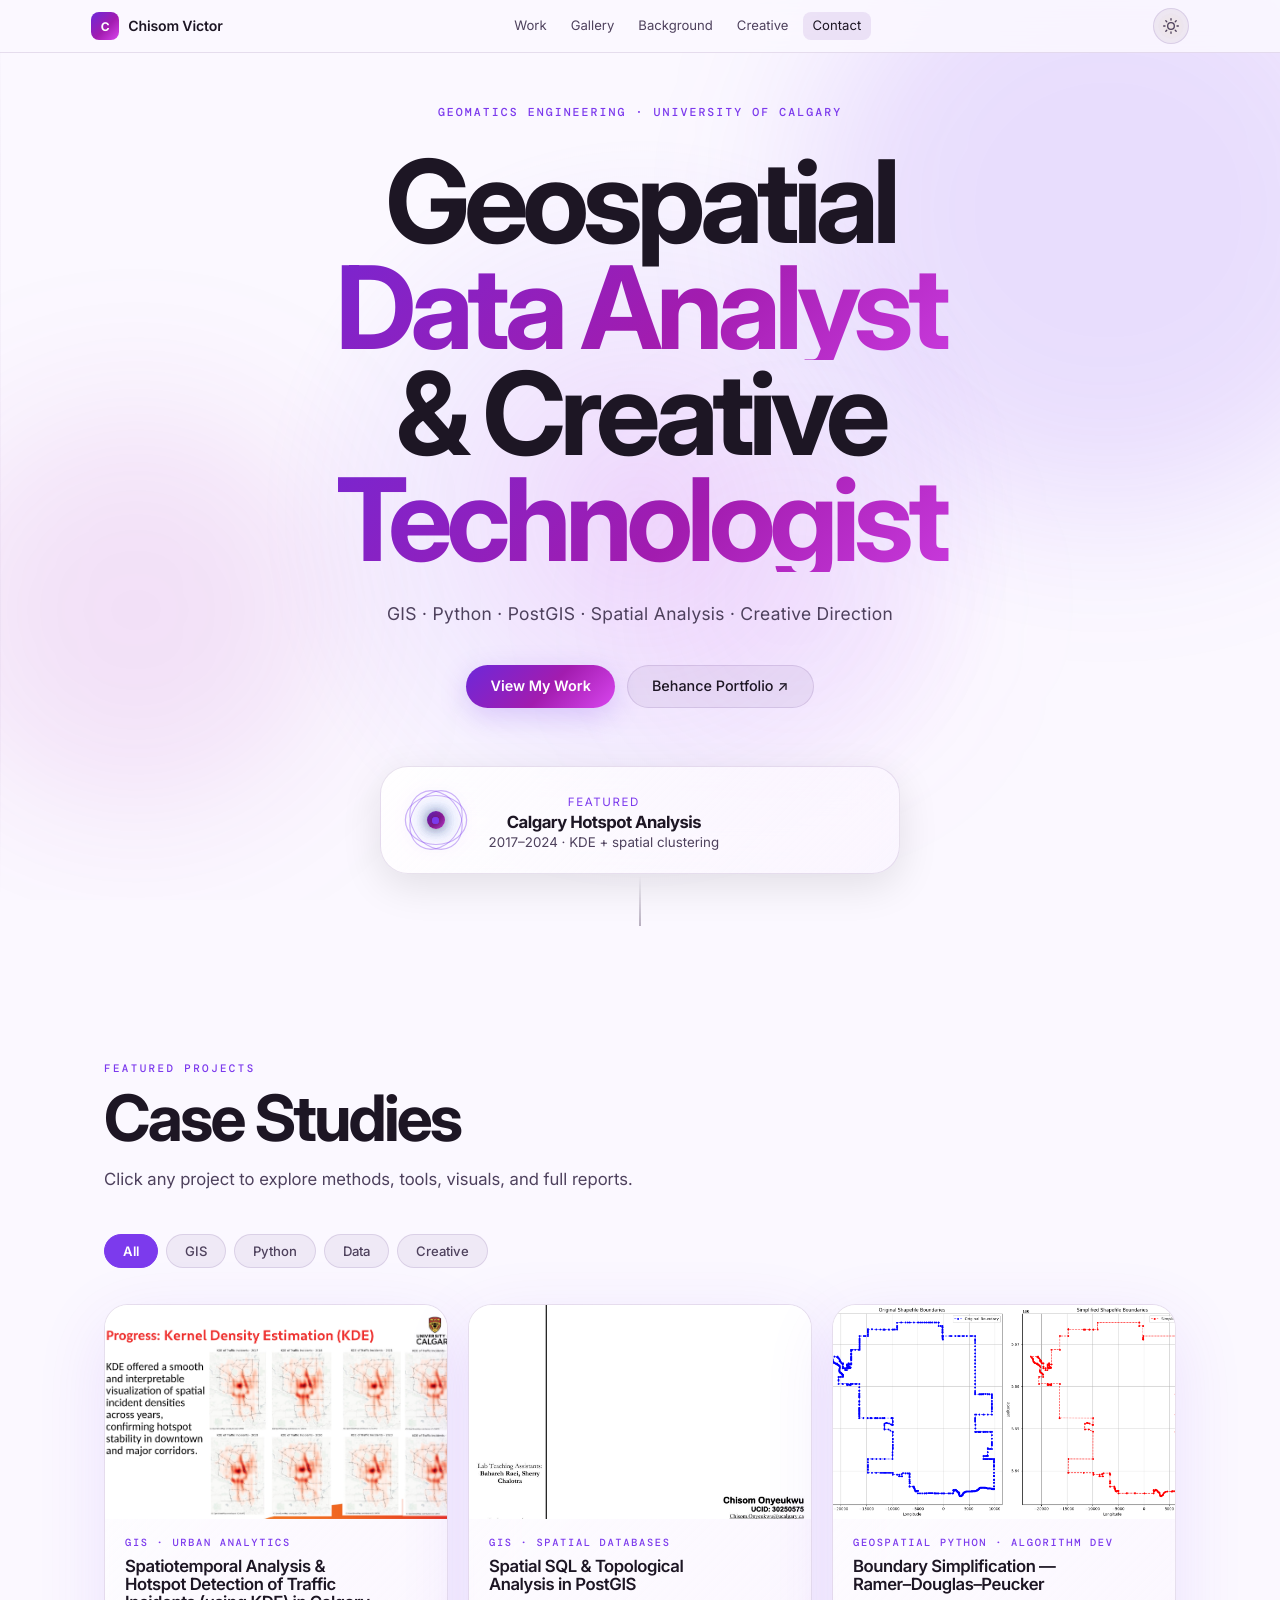
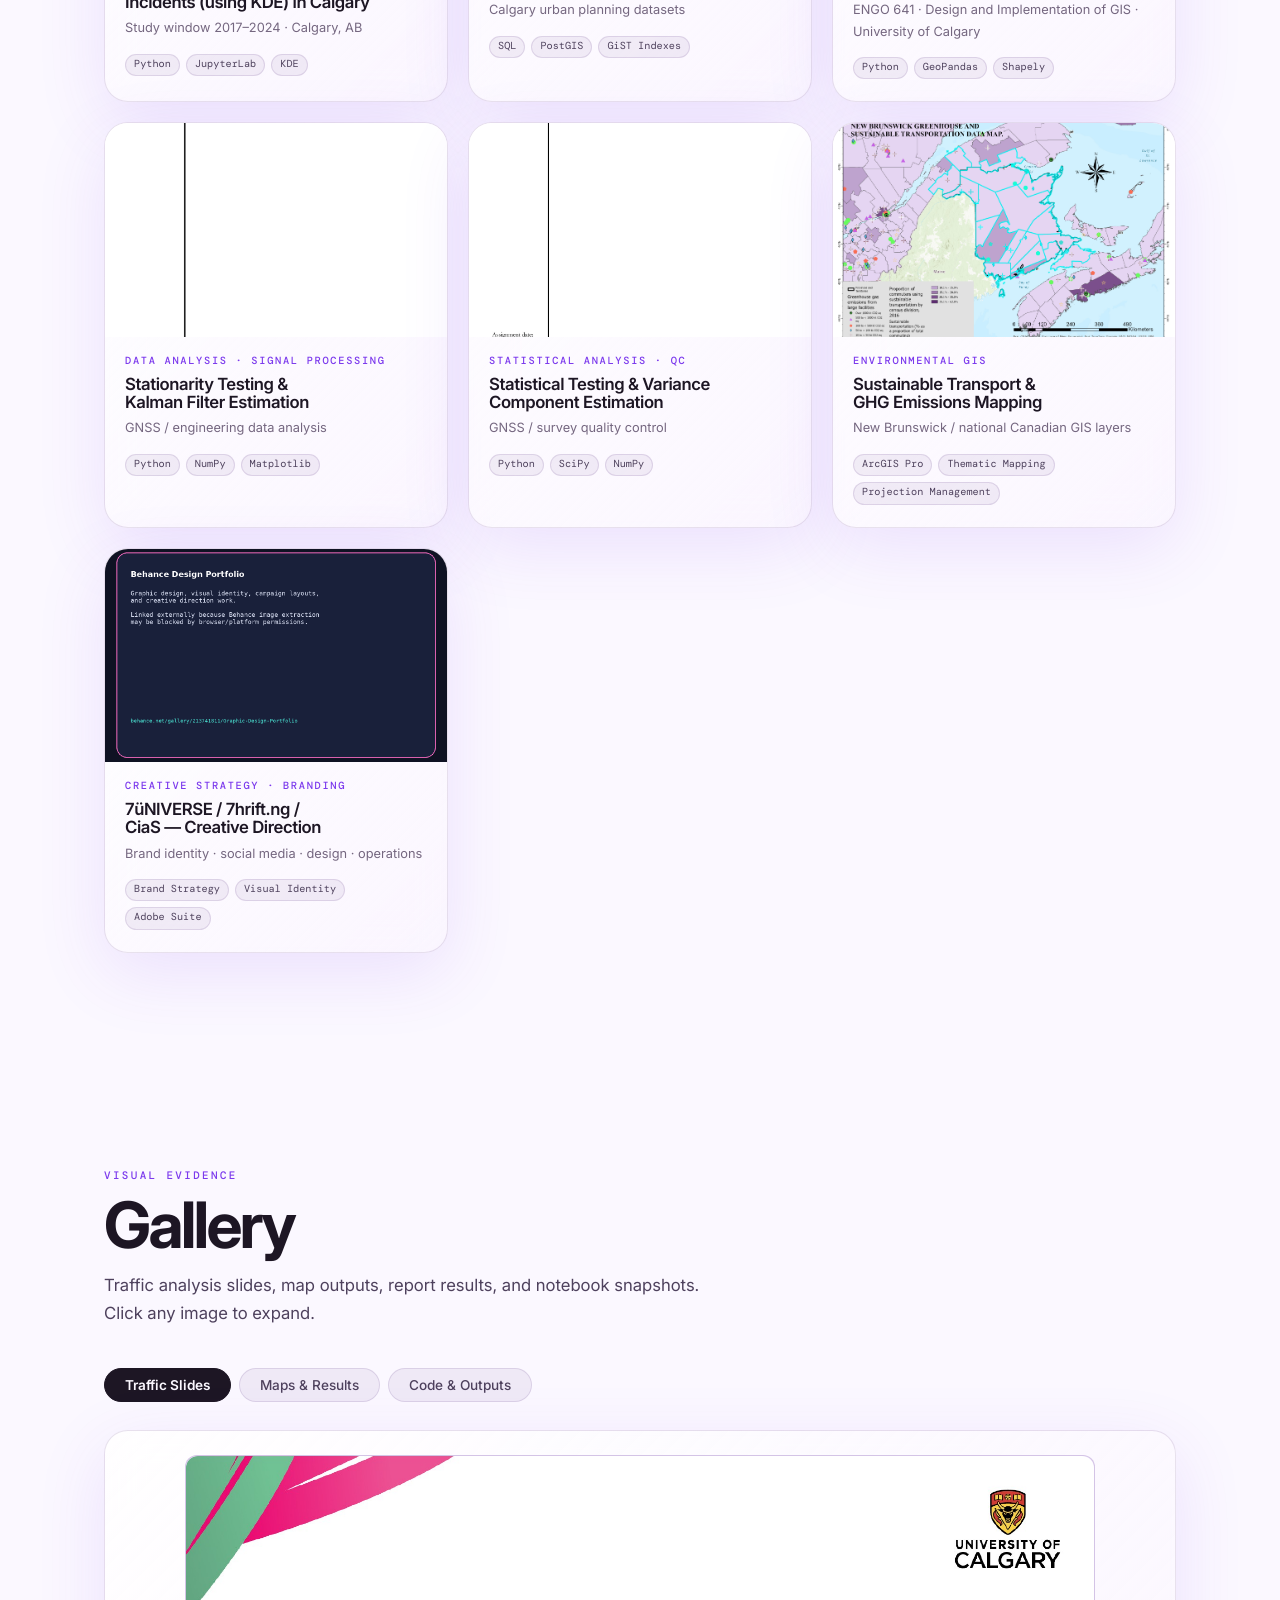
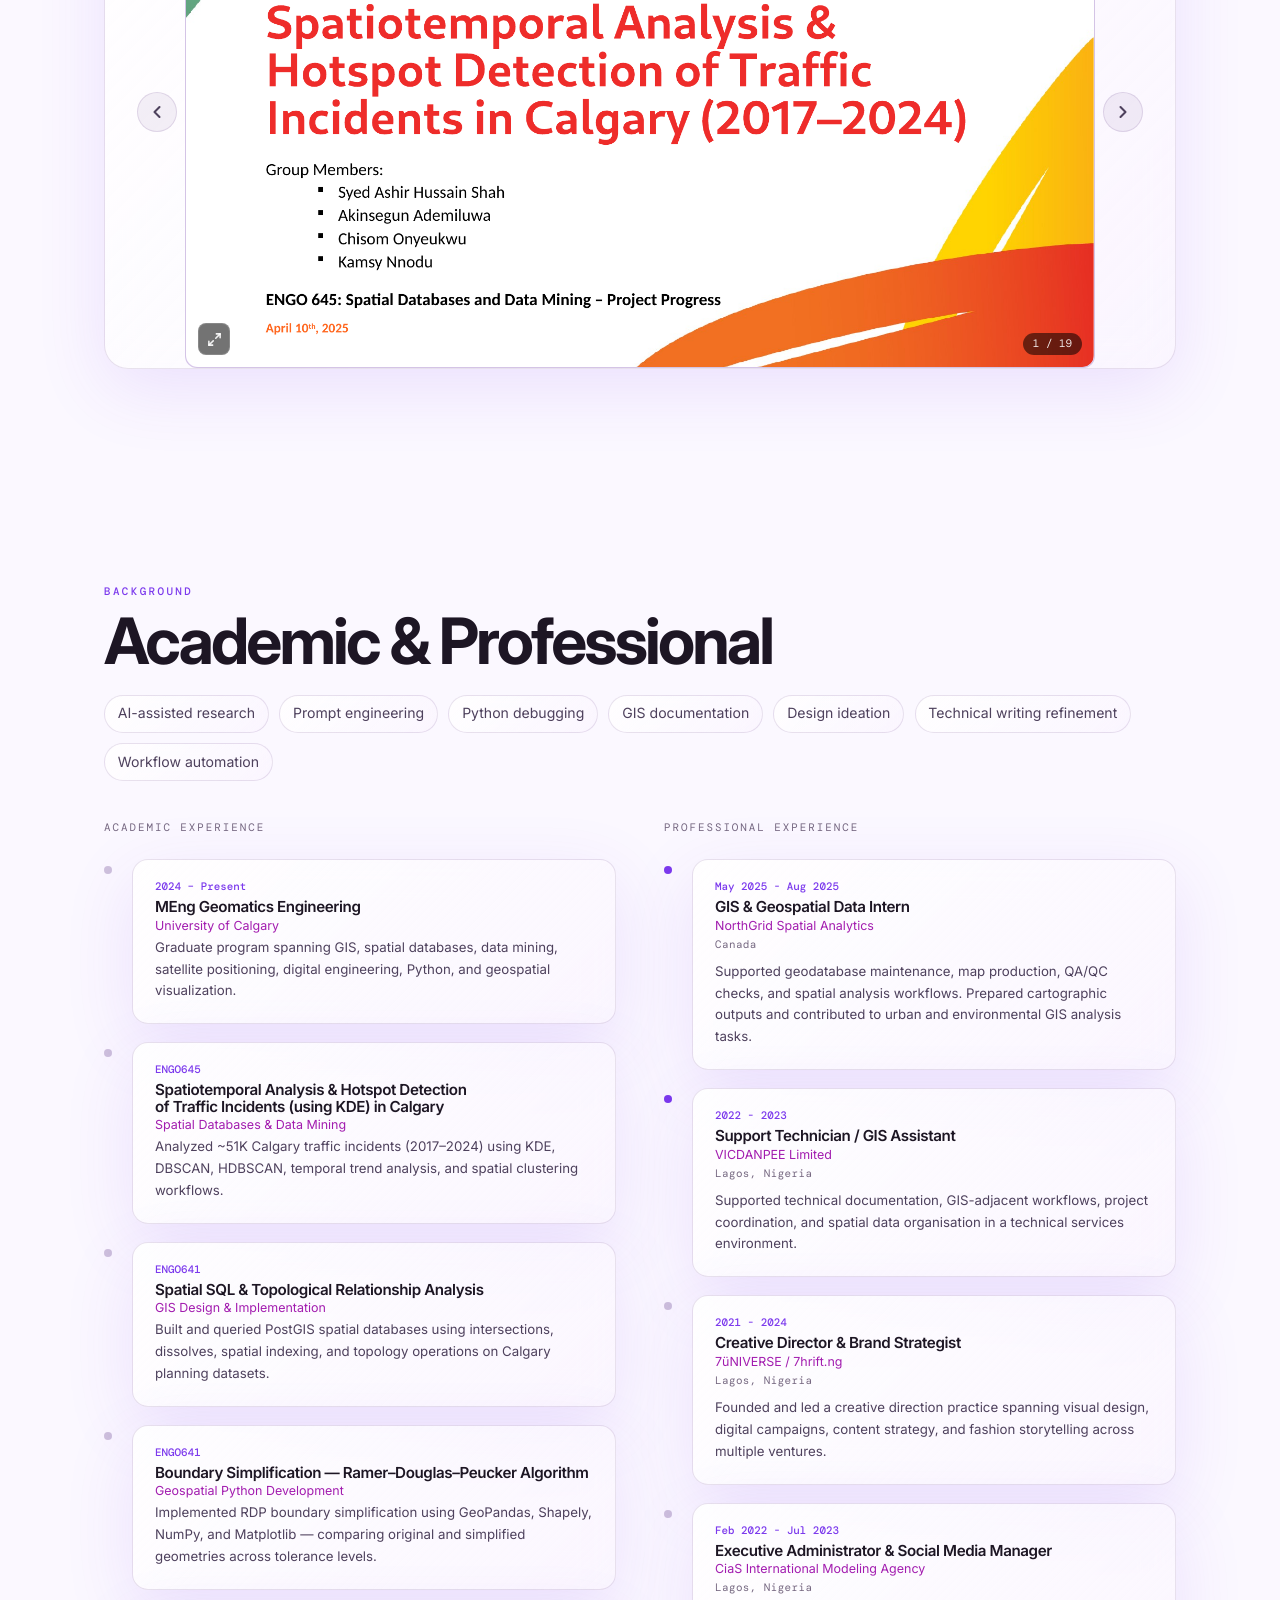
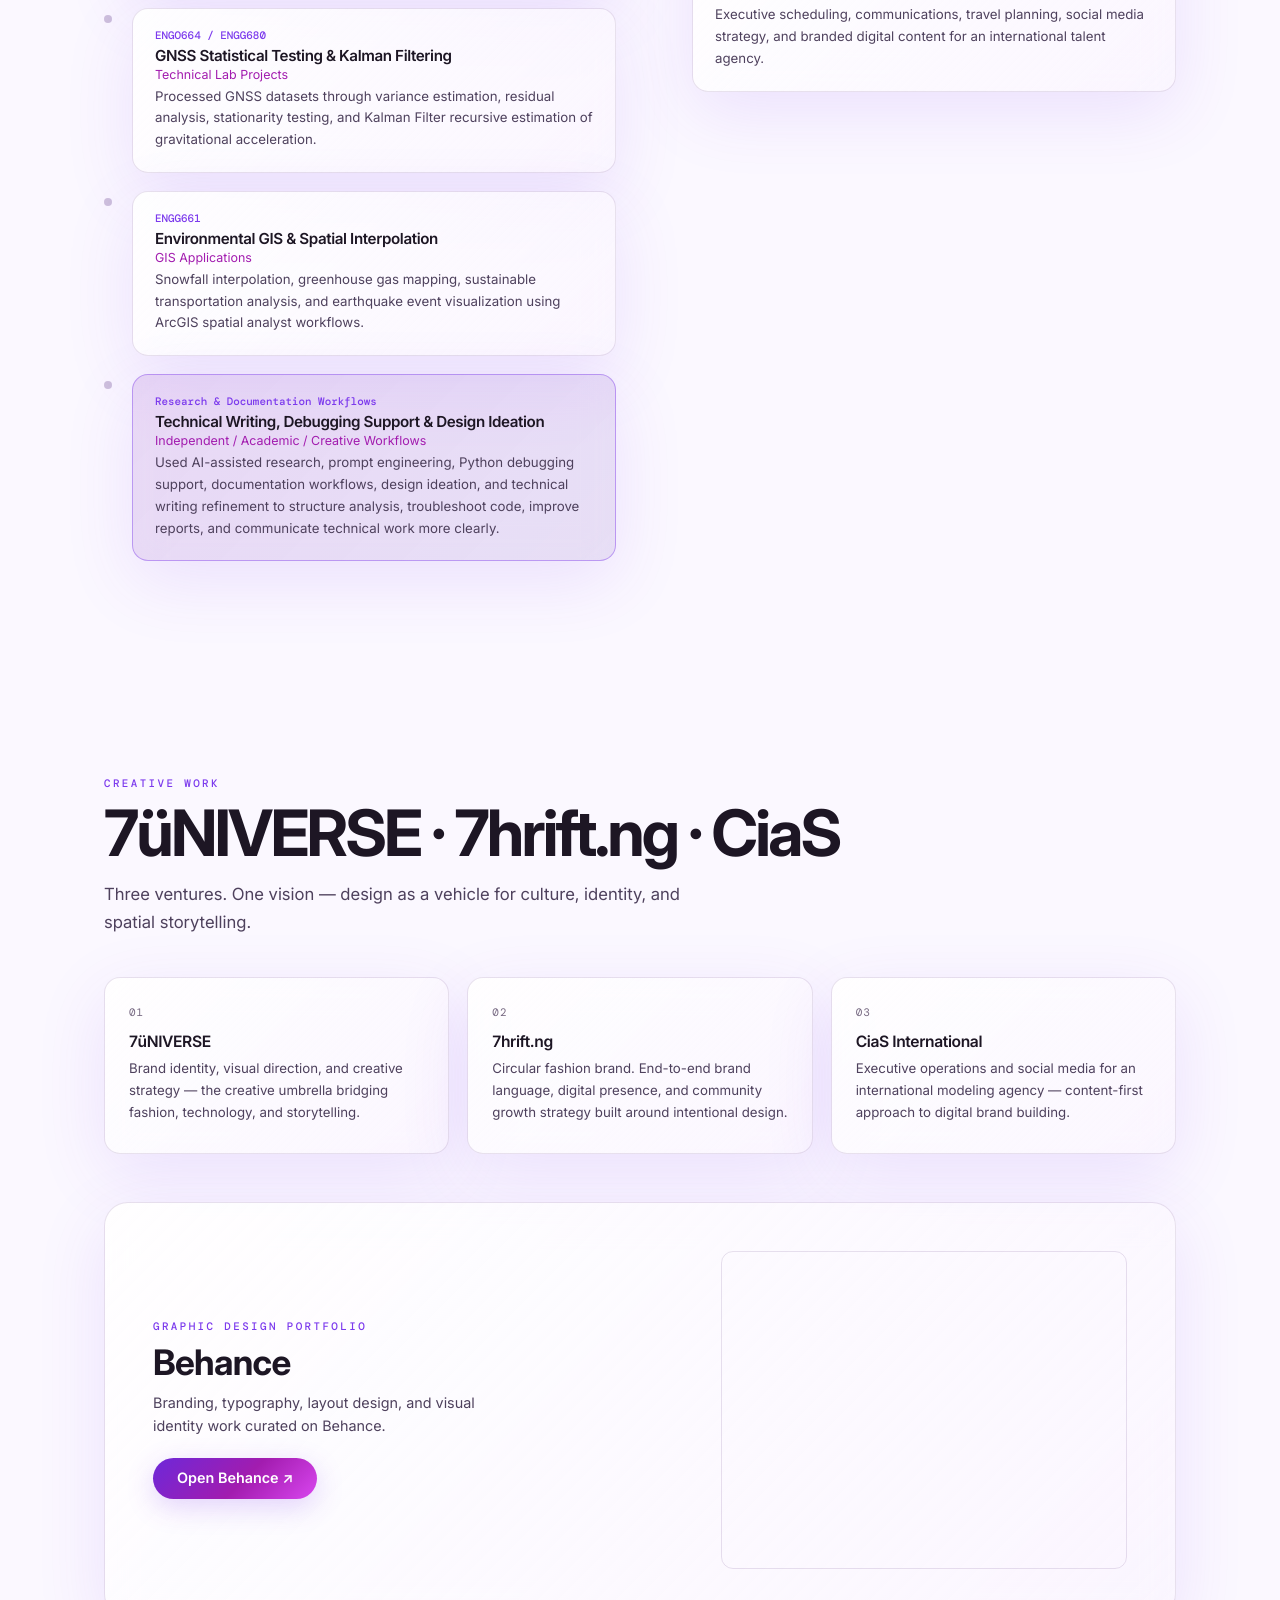
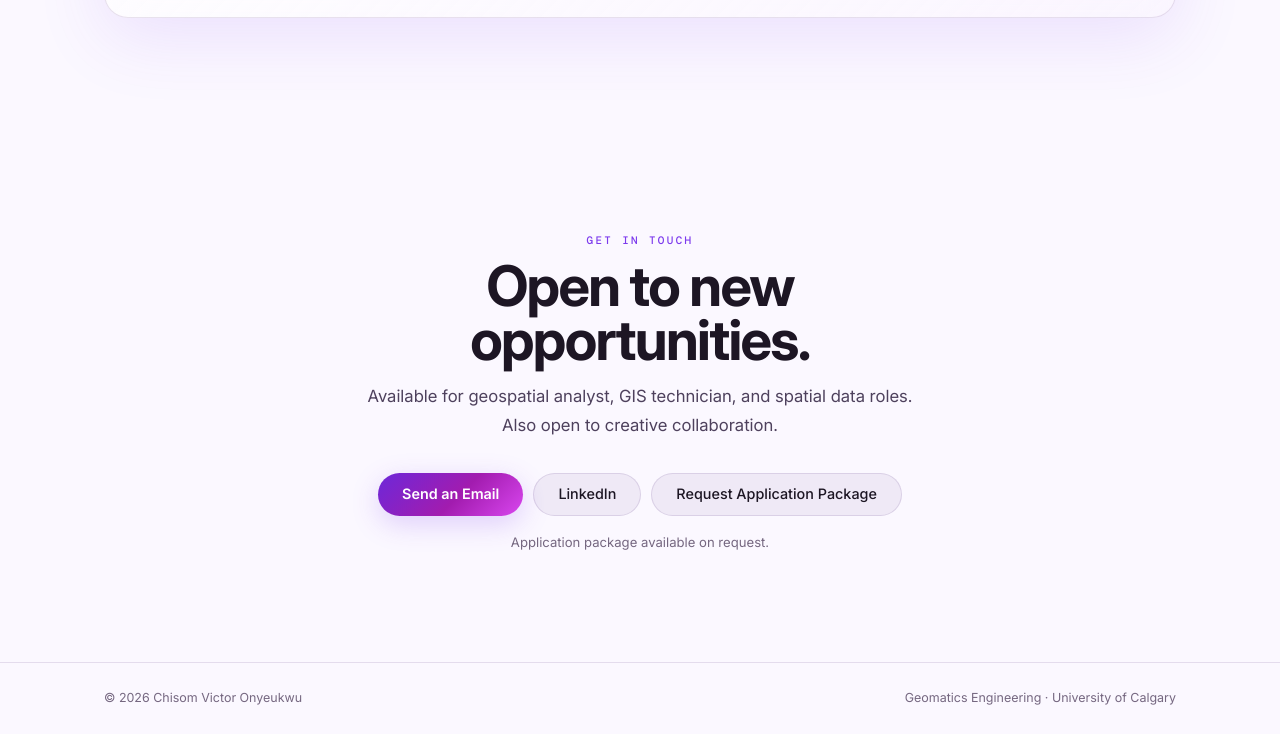
==== deploy_public/index.html @ 2af61adb "Update application package link in index.html" ====
<!doctype html>
<html lang="en" data-theme="dark">
<head>
  <meta charset="utf-8"/>
  <meta name="viewport" content="width=device-width, initial-scale=1, viewport-fit=cover"/>
  <meta name="color-scheme" content="dark light"/>
  <meta name="theme-color" content="#0d0714"/>
  <meta name="apple-mobile-web-app-capable" content="yes"/>
  <meta name="apple-mobile-web-app-title" content="Chisom Portfolio"/>
  <title>Chisom Victor Onyeukwu — Geospatial Data Analyst</title>
  <meta name="description" content="Portfolio of Chisom Victor Onyeukwu — Geospatial Data Analyst & Creative Technologist. GIS, Python, PostGIS, spatial databases, technical documentation, and creative technology."/>
  <link rel="preconnect" href="https://fonts.googleapis.com"/>
  <link rel="preconnect" href="https://fonts.gstatic.com" crossorigin/>
  <link href="https://fonts.googleapis.com/css2?family=Inter:wght@300;400;500;600;700&family=DM+Mono:wght@400;500&display=swap" rel="stylesheet"/>
  <link rel="stylesheet" href="styles.css"/>
</head>
<body>

<!-- ─── AMBIENT ─── -->
<div class="ambient" aria-hidden="true">
  <div class="orb orb-1"></div>
  <div class="orb orb-2"></div>
  <div class="orb orb-3"></div>
</div>

<!-- ─── NAV ─── -->
<header class="nav-bar" id="navBar">
  <div class="nav-inner">
    <a href="#" class="logo" aria-label="Home">
      <span class="logo-mark">C</span>
      <span class="logo-text">Chisom Victor</span>
    </a>

    <nav class="nav-links" id="navLinks" role="navigation">
      <a href="#work" class="nav-link">Work</a>
      <a href="#gallery" class="nav-link">Gallery</a>
      <a href="#background" class="nav-link">Background</a>
      <a href="#creative" class="nav-link">Creative</a>
      <a href="#contact" class="nav-link">Contact</a>
    </nav>

    <div class="nav-end">
      <button class="theme-btn" id="themeBtn" aria-label="Toggle theme">
        <svg class="icon-sun" width="16" height="16" viewBox="0 0 24 24" fill="none" stroke="currentColor" stroke-width="2" stroke-linecap="round" stroke-linejoin="round"><circle cx="12" cy="12" r="5"/><line x1="12" y1="1" x2="12" y2="3"/><line x1="12" y1="21" x2="12" y2="23"/><line x1="4.22" y1="4.22" x2="5.64" y2="5.64"/><line x1="18.36" y1="18.36" x2="19.78" y2="19.78"/><line x1="1" y1="12" x2="3" y2="12"/><line x1="21" y1="12" x2="23" y2="12"/><line x1="4.22" y1="19.78" x2="5.64" y2="18.36"/><line x1="18.36" y1="5.64" x2="19.78" y2="4.22"/></svg>
        <svg class="icon-moon" width="16" height="16" viewBox="0 0 24 24" fill="none" stroke="currentColor" stroke-width="2" stroke-linecap="round" stroke-linejoin="round"><path d="M21 12.79A9 9 0 1 1 11.21 3 7 7 0 0 0 21 12.79z"/></svg>
      </button>
      <button class="burger" id="burger" aria-label="Menu" aria-expanded="false">
        <span></span><span></span><span></span>
      </button>
    </div>
  </div>
</header>

<!-- ─── HERO ─── -->
<section class="hero" id="home">
  <div class="hero-inner">
    <div class="hero-tag reveal">Geomatics Engineering · University of Calgary</div>
    <h1 class="hero-h1 reveal">
      <span>Geospatial</span>
      <span class="accent">Data Analyst</span>
      <span>&amp; Creative</span>
      <span class="accent">Technologist</span>
    </h1>
    <p class="hero-sub reveal">GIS · Python · PostGIS · Spatial Analysis · Creative Direction</p>
    <div class="hero-cta reveal">
      <a href="#work" class="btn btn-primary">View My Work</a>
      <a href="https://www.behance.net/gallery/213741811/Graphic-Design-Portfolio" target="_blank" rel="noreferrer" class="btn btn-ghost">Behance Portfolio ↗</a>
    </div>
  </div>
  <div class="hero-scroll-hint" aria-hidden="true">
    <span></span>
  </div>

    <a class="featured-atom-card reveal" href="#work" aria-label="Featured Calgary hotspot analysis">
      <div class="atom" aria-hidden="true">
        <span class="nucleus"></span>
        <span class="ring ring-a"></span>
        <span class="ring ring-b"></span>
        <span class="ring ring-c"></span>
        <span class="electron e1"></span>
        <span class="electron e2"></span>
        <span class="electron e3"></span>
      </div>
      <div>
        <span class="atom-kicker">Featured</span>
        <strong>Calgary Hotspot Analysis</strong>
        <small>2017–2024 · KDE + spatial clustering</small>
      </div>
    </a>
</section>

<!-- ─── WORK ─── -->
<section class="section" id="work">
  <div class="container">
    <div class="section-label reveal">Featured projects</div>
    <h2 class="section-title reveal">Case Studies</h2>
    <p class="section-sub reveal">Click any project to explore methods, tools, visuals, and full reports.</p>

    <div class="filter-row reveal" role="group" aria-label="Filter projects">
      <button class="chip active" data-filter="all">All</button>
      <button class="chip" data-filter="gis">GIS</button>
      <button class="chip" data-filter="python">Python</button>
      <button class="chip" data-filter="data">Data</button>
      <button class="chip" data-filter="creative">Creative</button>
    </div>

    <div class="cards-grid" id="cardsGrid"></div>
  </div>
</section>

<!-- ─── GALLERY ─── -->
<section class="section" id="gallery">
  <div class="container">
    <div class="section-label reveal">Visual evidence</div>
    <h2 class="section-title reveal">Gallery</h2>
    <p class="section-sub reveal">Traffic analysis slides, map outputs, report results, and notebook snapshots. Click any image to expand.</p>

    <div class="gallery-tabs reveal" role="tablist">
      <button class="g-tab active" role="tab" aria-selected="true"  data-gallery="slides">Traffic Slides</button>
      <button class="g-tab"        role="tab" aria-selected="false" data-gallery="maps">Maps &amp; Results</button>
      <button class="g-tab"        role="tab" aria-selected="false" data-gallery="code">Code &amp; Outputs</button>
    </div>

    <div class="gallery-viewer reveal">
      <div class="viewer-main">
        <button class="viewer-arrow viewer-prev" id="viewPrev" aria-label="Previous">
          <svg width="20" height="20" viewBox="0 0 24 24" fill="none" stroke="currentColor" stroke-width="2.5" stroke-linecap="round" stroke-linejoin="round"><polyline points="15 18 9 12 15 6"/></svg>
        </button>
        <div class="viewer-stage" id="viewerStage">
          <img id="viewerImg" src="" alt="Gallery image" loading="lazy"/>
          <button class="viewer-zoom" id="viewerZoom" aria-label="Fullscreen">
            <svg width="15" height="15" viewBox="0 0 24 24" fill="none" stroke="currentColor" stroke-width="2.5" stroke-linecap="round" stroke-linejoin="round"><polyline points="15 3 21 3 21 9"/><polyline points="9 21 3 21 3 15"/><line x1="21" y1="3" x2="14" y2="10"/><line x1="3" y1="21" x2="10" y2="14"/></svg>
          </button>
          <div class="viewer-count" id="viewerCount"></div>
        </div>
        <button class="viewer-arrow viewer-next" id="viewNext" aria-label="Next">
          <svg width="20" height="20" viewBox="0 0 24 24" fill="none" stroke="currentColor" stroke-width="2.5" stroke-linecap="round" stroke-linejoin="round"><polyline points="9 18 15 12 9 6"/></svg>
        </button>
      </div>
      <div class="viewer-strip" id="viewerStrip"></div>
    </div>
  </div>
</section>

<!-- ─── BACKGROUND ─── -->
<section class="section" id="background">
  <div class="container">
    <div class="section-label reveal">Background</div>
    <h2 class="section-title reveal">Academic &amp; Professional</h2>
    <div class="ai-skill-cloud reveal">
      <span>AI-assisted research</span>
      <span>Prompt engineering</span>
      <span>Python debugging</span>
      <span>GIS documentation</span>
      <span>Design ideation</span>
      <span>Technical writing refinement</span>
      <span>Workflow automation</span>
    </div>


    <div class="bg-grid">

      <!-- ACADEMIC COLUMN -->
      <div class="bg-col reveal">
        <div class="bg-col-label">Academic Experience</div>
        <div class="tl">

          <div class="tl-item">
            <div class="tl-dot"></div>
            <div class="tl-body">
              <span class="tl-time">2024 – Present</span>
              <h4>MEng Geomatics Engineering</h4>
              <span class="tl-org">University of Calgary</span>
              <p>Graduate program spanning GIS, spatial databases, data mining, satellite positioning, digital engineering, Python, and geospatial visualization.</p>
            </div>
          </div>

          <div class="tl-item">
            <div class="tl-dot"></div>
            <div class="tl-body">
              <span class="tl-time">ENGO645</span>
              <h4>Spatiotemporal Analysis &amp; Hotspot Detection of Traffic Incidents (using KDE) in Calgary</h4>
              <span class="tl-org">Spatial Databases &amp; Data Mining</span>
              <p>Analyzed ~51K Calgary traffic incidents (2017–2024) using KDE, DBSCAN, HDBSCAN, temporal trend analysis, and spatial clustering workflows.</p>
            </div>
          </div>

          <div class="tl-item">
            <div class="tl-dot"></div>
            <div class="tl-body">
              <span class="tl-time">ENGO641</span>
              <h4>Spatial SQL &amp; Topological Relationship Analysis</h4>
              <span class="tl-org">GIS Design &amp; Implementation</span>
              <p>Built and queried PostGIS spatial databases using intersections, dissolves, spatial indexing, and topology operations on Calgary planning datasets.</p>
            </div>
          </div>

          <div class="tl-item">
            <div class="tl-dot"></div>
            <div class="tl-body">
              <span class="tl-time">ENGO641</span>
              <h4>Boundary Simplification — Ramer–Douglas–Peucker Algorithm</h4>
              <span class="tl-org">Geospatial Python Development</span>
              <p>Implemented RDP boundary simplification using GeoPandas, Shapely, NumPy, and Matplotlib — comparing original and simplified geometries across tolerance levels.</p>
            </div>
          </div>

          <div class="tl-item">
            <div class="tl-dot"></div>
            <div class="tl-body">
              <span class="tl-time">ENGO664 / ENGG680</span>
              <h4>GNSS Statistical Testing &amp; Kalman Filtering</h4>
              <span class="tl-org">Technical Lab Projects</span>
              <p>Processed GNSS datasets through variance estimation, residual analysis, stationarity testing, and Kalman Filter recursive estimation of gravitational acceleration.</p>
            </div>
          </div>

          <div class="tl-item">
            <div class="tl-dot"></div>
            <div class="tl-body">
              <span class="tl-time">ENGG661</span>
              <h4>Environmental GIS &amp; Spatial Interpolation</h4>
              <span class="tl-org">GIS Applications</span>
              <p>Snowfall interpolation, greenhouse gas mapping, sustainable transportation analysis, and earthquake event visualization using ArcGIS spatial analyst workflows.</p>
            </div>
          </div>

          <div class="tl-item ai-workflow">
            <div class="tl-dot"></div>
            <div class="tl-body">
              <span class="tl-time">Research &amp; Documentation Workflows</span>
              <h4>Technical Writing, Debugging Support &amp; Design Ideation</h4>
              <span class="tl-org">Independent / Academic / Creative Workflows</span>
              <p>Used AI-assisted research, prompt engineering, Python debugging support, documentation workflows, design ideation, and technical writing refinement to structure analysis, troubleshoot code, improve reports, and communicate technical work more clearly.</p>
            </div>
          </div>

        </div>
</div>

      <!-- PROFESSIONAL COLUMN -->
      <div class="bg-col reveal">
        <div class="bg-col-label">Professional Experience</div>
        <div class="tl">

          <div class="tl-item">
            <div class="tl-dot tl-dot-accent"></div>
            <div class="tl-body">
              <span class="tl-time">May 2025 - Aug 2025</span>
              <h4>GIS &amp; Geospatial Data Intern</h4>
              <span class="tl-org">NorthGrid Spatial Analytics</span>
              <span class="tl-location">Canada</span>
              <p>Supported geodatabase maintenance, map production, QA/QC checks, and spatial analysis workflows. Prepared cartographic outputs and contributed to urban and environmental GIS analysis tasks.</p>
            </div>
          </div>

          <div class="tl-item">
            <div class="tl-dot tl-dot-accent"></div>
            <div class="tl-body">
              <span class="tl-time">2022 - 2023</span>
              <h4>Support Technician / GIS Assistant</h4>
              <span class="tl-org">VICDANPEE Limited</span>
              <span class="tl-location">Lagos, Nigeria</span>
              <p>Supported technical documentation, GIS-adjacent workflows, project coordination, and spatial data organisation in a technical services environment.</p>
            </div>
          </div>

          <div class="tl-item">
            <div class="tl-dot"></div>
            <div class="tl-body">
              <span class="tl-time">2021 - 2024</span>
              <h4>Creative Director &amp; Brand Strategist</h4>
              <span class="tl-org">7üNIVERSE / 7hrift.ng</span>
              <span class="tl-location">Lagos, Nigeria</span>
              <p>Founded and led a creative direction practice spanning visual design, digital campaigns, content strategy, and fashion storytelling across multiple ventures.</p>
            </div>
          </div>

          <div class="tl-item">
            <div class="tl-dot"></div>
            <div class="tl-body">
              <span class="tl-time">Feb 2022 - Jul 2023</span>
              <h4>Executive Administrator &amp; Social Media Manager</h4>
              <span class="tl-org">CiaS International Modeling Agency</span>
              <span class="tl-location">Lagos, Nigeria</span>
              <p>Executive scheduling, communications, travel planning, social media strategy, and branded digital content for an international talent agency.</p>
            </div>
          </div>

        </div>
      </div>

    </div>
  </div>
</section>

<!-- ─── CREATIVE ─── -->
<section class="section" id="creative">
  <div class="container">
    <div class="section-label reveal">Creative work</div>
    <h2 class="section-title reveal">7üNIVERSE · 7hrift.ng · CiaS</h2>
    <p class="section-sub reveal">Three ventures. One vision — design as a vehicle for culture, identity, and spatial storytelling.</p>

    <div class="creative-row reveal">
      <div class="creative-card">
        <div class="cc-num">01</div>
        <h4>7üNIVERSE</h4>
        <p>Brand identity, visual direction, and creative strategy — the creative umbrella bridging fashion, technology, and storytelling.</p>
      </div>
      <div class="creative-card">
        <div class="cc-num">02</div>
        <h4>7hrift.ng</h4>
        <p>Circular fashion brand. End-to-end brand language, digital presence, and community growth strategy built around intentional design.</p>
      </div>
      <div class="creative-card">
        <div class="cc-num">03</div>
        <h4>CiaS International</h4>
        <p>Executive operations and social media for an international modeling agency — content-first approach to digital brand building.</p>
      </div>
    </div>

    <div class="behance-row reveal">
      <div class="behance-meta">
        <div class="section-label" style="margin-bottom:10px">Graphic Design Portfolio</div>
        <h3>Behance</h3>
        <p>Branding, typography, layout design, and visual identity work curated on Behance.</p>
        <a href="https://www.behance.net/gallery/213741811/Graphic-Design-Portfolio" target="_blank" rel="noreferrer" class="btn btn-primary" style="margin-top:20px">Open Behance ↗</a>
      </div>
      <div class="behance-embed">
        <iframe
          src="https://www.behance.net/embed/project/213741811?ilo0=1"
          height="316" width="404"
          allowfullscreen loading="lazy" frameborder="0"
          allow="clipboard-write"
          referrerpolicy="strict-origin-when-cross-origin"
          title="Chisom Behance Portfolio">
        </iframe>
      </div>
    </div>
  </div>
</section>

<!-- ─── CONTACT ─── -->
<section class="section contact-section" id="contact">
  <div class="container">
    <div class="contact-inner reveal">
      <div class="section-label">Get in touch</div>
      <h2>Open to new opportunities.</h2>
      <p>Available for geospatial analyst, GIS technician, and spatial data roles. Also open to creative collaboration.</p>
      <div class="contact-actions">
        <a href="mailto:victoronyeukwu@gmail.com" class="btn btn-primary">Send an Email</a>
        <a href="https://www.linkedin.com/in/chisom-onyeukwu/" target="_blank" rel="noreferrer" class="btn btn-ghost">LinkedIn</a>
        <a href="application-package/?packet=stantec" class="btn btn-ghost">Request Application Package</a>
      </div>
      <p class="materials-note">Application package available on request.</p>
    </div>
  </div>
</section>

<footer class="footer">
  <div class="container">
    <span>© 2026 Chisom Victor Onyeukwu</span>
    <span>Geomatics Engineering · University of Calgary</span>
  </div>
</footer>

<div class="mobile-dock" aria-label="Quick actions">
  <a href="#work">Work</a>
  <a href="#gallery">Gallery</a>
  <a href="#contact">Contact</a>
</div>

<!-- ─── PROJECT MODAL ─── -->
<div class="modal-overlay" id="modalOverlay" role="dialog" aria-modal="true" aria-label="Project details">
  <div class="modal-box" id="modalBox">
    <button class="modal-close-btn" id="modalCloseBtn" aria-label="Close">
      <svg width="18" height="18" viewBox="0 0 24 24" fill="none" stroke="currentColor" stroke-width="2.5" stroke-linecap="round"><line x1="18" y1="6" x2="6" y2="18"/><line x1="6" y1="6" x2="18" y2="18"/></svg>
    </button>
    <div class="modal-content" id="modalContent"></div>
  </div>
</div>

<!-- ─── LIGHTBOX ─── -->
<div class="lb" id="lb" role="dialog" aria-modal="true" aria-label="Image viewer">
  <div class="lb-backdrop" id="lbBackdrop"></div>
  <button class="lb-close" id="lbClose" aria-label="Close">
    <svg width="20" height="20" viewBox="0 0 24 24" fill="none" stroke="currentColor" stroke-width="2.5" stroke-linecap="round"><line x1="18" y1="6" x2="6" y2="18"/><line x1="6" y1="6" x2="18" y2="18"/></svg>
  </button>
  <button class="lb-nav lb-nav-prev" id="lbPrev" aria-label="Previous">
    <svg width="24" height="24" viewBox="0 0 24 24" fill="none" stroke="currentColor" stroke-width="2.5" stroke-linecap="round" stroke-linejoin="round"><polyline points="15 18 9 12 15 6"/></svg>
  </button>
  <div class="lb-img-wrap">
    <img id="lbImg" src="" alt=""/>
  </div>
  <button class="lb-nav lb-nav-next" id="lbNext" aria-label="Next">
    <svg width="24" height="24" viewBox="0 0 24 24" fill="none" stroke="currentColor" stroke-width="2.5" stroke-linecap="round" stroke-linejoin="round"><polyline points="9 18 15 12 9 6"/></svg>
  </button>
  <div class="lb-counter" id="lbCounter"></div>
</div>

<!-- ─── DATA ─── -->
<script>
window.PROJECTS = [
  {
    id: "traffic",
    tags: ["gis","python","data"],
    cat: "GIS · Urban Analytics",
    thumb: "assets/traffic_slides/slide-14.png",
    title: "Spatiotemporal Analysis & Hotspot Detection of Traffic Incidents (using KDE) in Calgary",
    subtitle: "Study window 2017–2024 · Calgary, AB",
    desc: "A full urban-safety case study analysing ~51,000 Calgary traffic incidents. The pipeline covers temporal trend extraction, severity classification, K-Means/DBSCAN/HDBSCAN clustering, kernel density estimation hotspot mapping, highway analysis, and predictive-modelling exploration.",
    tools: ["Python","JupyterLab","KDE","HDBSCAN","K-Means","DBSCAN","Pandas","Matplotlib"],
    highlights: [
      "~51K cleaned incidents processed end-to-end",
      "Evening rush: 33.11% of all incidents",
      "KDE + HDBSCAN revealed persistent spatial clusters",
      "Full 19-slide presentation deck included"
    ],
    visuals: [
      "assets/traffic_slides/slide-01.png","assets/traffic_slides/slide-02.png",
      "assets/traffic_slides/slide-03.png","assets/traffic_slides/slide-04.png",
      "assets/traffic_slides/slide-05.png","assets/traffic_slides/slide-06.png",
      "assets/traffic_slides/slide-07.png","assets/traffic_slides/slide-08.png",
      "assets/traffic_slides/slide-09.png","assets/traffic_slides/slide-10.png",
      "assets/traffic_slides/slide-11.png","assets/traffic_slides/slide-12.png",
      "assets/traffic_slides/slide-13.png","assets/traffic_slides/slide-14.png",
      "assets/traffic_slides/slide-15.png","assets/traffic_slides/slide-16.png",
      "assets/traffic_slides/slide-17.png","assets/traffic_slides/slide-18.png",
      "assets/traffic_slides/slide-19.png"
    ],
    report: null
  },
  {
    id: "postgis",
    tags: ["gis","data"],
    cat: "GIS · Spatial Databases",
    thumb: "assets/visuals/postgis_report_preview.jpg",
    title: "Spatial SQL & Topological Analysis in PostGIS",
    subtitle: "Calgary urban planning datasets",
    desc: "A spatial database project applying SQL and PostGIS to filter, index, dissolve, intersect, difference, and extract boundaries from Calgary urban datasets — demonstrating professional GIS technician and spatial database readiness.",
    tools: ["SQL","PostGIS","GiST Indexes","ST_Union","ST_Intersection","ST_Difference","PostgreSQL"],
    highlights: [
      "Spatial schemas and GiST indexes for query performance",
      "Topological analysis across communities, sectors, roads, and rivers",
      "Full lab report PDF with annotated SQL and result maps"
    ],
    visuals: [
      "assets/visuals/postgis_report_preview.jpg",
      "assets/visuals/postgis_result_page_2.png",
      "assets/visuals/postgis_result_page_3.png"
    ],
    report: "assets/reports/postgis_spatial_sql_full_report.pdf"
  },
  {
    id: "rdp",
    tags: ["gis","python"],
    cat: "Geospatial Python · Algorithm Dev",
    thumb: "assets/code_results/rdp_output_cell17_0.png",
    title: "Boundary Simplification — Ramer–Douglas–Peucker",
    subtitle: "ENGO 641 · Design and Implementation of GIS · University of Calgary",
    desc: "A computational geometry project implementing the Ramer–Douglas–Peucker algorithm to simplify a Calgary boundary shapefile. GeoPandas and Shapely load and inspect geometries; the RDP algorithm is applied at multiple epsilon tolerances; original vs. simplified outputs are compared visually. The lab report (Lab 5) contains the cover page and full methodology write-up.",
    tools: ["Python","GeoPandas","Shapely","NumPy","Matplotlib","RDP Algorithm"],
    highlights: [
      "Vertex count analysis and bounding box inspection",
      "RDP simplification at multiple tolerance levels",
      "Side-by-side original vs. simplified visual comparison",
      "Lab 5 — ENGO 641, Dept. of Geomatics Engineering"
    ],
    visuals: [
      "assets/code_results/rdp_code_result_1.png",
      "assets/code_results/rdp_code_result_2.png",
      "assets/code_results/rdp_code_result_3.png",
      "assets/code_results/rdp_output_cell11_1.png",
      "assets/code_results/rdp_output_cell17_0.png"
    ],
    report: "assets/reports/rdp_boundary_simplification_full_report.pdf",
    reportNote: "This report contains the assignment cover page and full write-up for Lab 5 — ENGO 641."
  },
  {
    id: "kalman",
    tags: ["data","python"],
    cat: "Data Analysis · Signal Processing",
    thumb: "assets/visuals/kalman_report_preview.jpg",
    title: "Stationarity Testing & Kalman Filter Estimation",
    subtitle: "GNSS / engineering data analysis",
    desc: "Python-based analysis testing GNSS residual stationarity (Run Test) and estimating gravitational acceleration using two Kalman Filter models — a constant-process model and a random-walk model. Includes full notebook code and recursive estimation result snapshots.",
    tools: ["Python","NumPy","Matplotlib","Run Test","Kalman Filter","GNSS"],
    highlights: [
      "Stationarity testing on double-differenced GPS residuals",
      "Constant-process and random-walk Kalman Filter models",
      "Recursive estimation of gravitational acceleration",
      "Full notebook code snapshots included"
    ],
    visuals: [
      "assets/visuals/kalman_report_preview.jpg",
      "assets/visuals/kalman_result_page_2.png",
      "assets/visuals/kalman_result_page_3.png",
      "assets/code_results/kalman_code_result_1.png",
      "assets/code_results/kalman_code_result_2.png",
      "assets/code_results/kalman_output_cell3_1.png",
      "assets/code_results/kalman_output_cell5_1.png",
      "assets/code_results/kalman_output_cell5_2.png",
      "assets/code_results/kalman_output_cell5_3.png",
      "assets/code_results/kalman_output_cell5_4.png"
    ],
    report: "assets/reports/kalman_filter_full_report.pdf"
  },
  {
    id: "stats",
    tags: ["data","python"],
    cat: "Statistical Analysis · QC",
    thumb: "assets/visuals/stats_report_preview.jpg",
    title: "Statistical Testing & Variance Component Estimation",
    subtitle: "GNSS / survey quality control",
    desc: "A statistical testing project applying normality testing, global variance-factor testing, local data snooping, blunder detection, and variance component estimation to GNSS survey data — focused on rigorous quality control and code-output validation.",
    tools: ["Python","SciPy","NumPy","Matplotlib","Least Squares","Chi-Squared Test"],
    highlights: [
      "Normality test on GPS range noise data",
      "Global variance-factor and local data snooping tests",
      "Blunder detection and correlation analysis",
      "Full notebook code + 11 result snapshots"
    ],
    visuals: [
      "assets/visuals/stats_report_preview.jpg",
      "assets/visuals/stats_result_page_2.png",
      "assets/visuals/stats_result_page_4.png",
      "assets/code_results/stats_code_result_1.png",
      "assets/code_results/stats_code_result_2.png",
      "assets/code_results/stats_code_result_3.png",
      "assets/code_results/stats_output_cell1_1.png",
      "assets/code_results/stats_output_cell1_2.png",
      "assets/code_results/stats_output_cell7_1.png",
      "assets/code_results/stats_output_cell17_1.png",
      "assets/code_results/stats_output_cell24_1.png",
      "assets/code_results/stats_output_cell31_0.png"
    ],
    report: "assets/reports/statistical_testing_full_report.pdf"
  },
  {
    id: "envgis",
    tags: ["gis"],
    cat: "Environmental GIS",
    thumb: "assets/visuals/sustainable_transport_ghg_layout.jpg",
    title: "Sustainable Transport & GHG Emissions Mapping",
    subtitle: "New Brunswick / national Canadian GIS layers",
    desc: "Environmental GIS mapping project combining national provinces/territories boundaries, sustainable transportation commuter proportions, and greenhouse-gas emissions point data from large industrial facilities into a coherent multi-layer map layout.",
    tools: ["ArcGIS Pro","Thematic Mapping","Projection Management","Cartographic Design"],
    highlights: [
      "WGS 1984 Web Mercator and NAD 1983 Canada Atlas Lambert",
      "Combined polygon and point/polygon thematic layers",
      "Professional cartographic layout for environmental communication"
    ],
    visuals: [
      "assets/visuals/sustainable_transport_ghg_layout.jpg"
    ],
    report: "assets/reports/sustainable_transport_ghg_full_report.pdf"
  },
  {
    id: "creative",
    tags: ["creative"],
    cat: "Creative Strategy · Branding",
    thumb: "assets/visuals/behance_preview_card.png",
    title: "7üNIVERSE / 7hrift.ng / CiaS — Creative Direction",
    subtitle: "Brand identity · social media · design · operations",
    desc: "A combined creative portfolio spanning fashion brand identity (7hrift.ng), umbrella creative direction (7üNIVERSE), and executive-level operations for an international modeling agency (CiaS). This background informs the visual communication quality across all GIS and data projects.",
    tools: ["Brand Strategy","Visual Identity","Adobe Suite","Canva","Social Media","Content Strategy"],
    highlights: [
      "Cohesive brand systems across three ventures",
      "Full graphic design archive on Behance",
      "Design thinking applied to geospatial visualisation"
    ],
    visuals: [
      "assets/visuals/behance_preview_card.png"
    ],
    report: null
  }
];

window.GALLERIES = {
  slides: [
    "assets/traffic_slides/slide-01.png","assets/traffic_slides/slide-02.png",
    "assets/traffic_slides/slide-03.png","assets/traffic_slides/slide-04.png",
    "assets/traffic_slides/slide-05.png","assets/traffic_slides/slide-06.png",
    "assets/traffic_slides/slide-07.png","assets/traffic_slides/slide-08.png",
    "assets/traffic_slides/slide-09.png","assets/traffic_slides/slide-10.png",
    "assets/traffic_slides/slide-11.png","assets/traffic_slides/slide-12.png",
    "assets/traffic_slides/slide-13.png","assets/traffic_slides/slide-14.png",
    "assets/traffic_slides/slide-15.png","assets/traffic_slides/slide-16.png",
    "assets/traffic_slides/slide-17.png","assets/traffic_slides/slide-18.png",
    "assets/traffic_slides/slide-19.png"
  ],
  maps: [
    "assets/visuals/postgis_report_preview.jpg",
    "assets/visuals/postgis_result_page_2.png",
    "assets/visuals/postgis_result_page_3.png",
    "assets/visuals/kalman_report_preview.jpg",
    "assets/visuals/kalman_result_page_2.png",
    "assets/visuals/kalman_result_page_3.png",
    "assets/visuals/stats_report_preview.jpg",
    "assets/visuals/stats_result_page_2.png",
    "assets/visuals/stats_result_page_4.png",
    "assets/visuals/rdp_report_preview.jpg",
    "assets/visuals/sustainable_transport_ghg_layout.jpg"
  ],
  code: [
    "assets/code_results/rdp_code_result_1.png",
    "assets/code_results/rdp_code_result_2.png",
    "assets/code_results/rdp_code_result_3.png",
    "assets/code_results/rdp_output_cell11_1.png",
    "assets/code_results/rdp_output_cell17_0.png",
    "assets/code_results/kalman_code_result_1.png",
    "assets/code_results/kalman_code_result_2.png",
    "assets/code_results/kalman_output_cell3_1.png",
    "assets/code_results/kalman_output_cell5_1.png",
    "assets/code_results/kalman_output_cell5_2.png",
    "assets/code_results/kalman_output_cell5_3.png",
    "assets/code_results/kalman_output_cell5_4.png",
    "assets/code_results/stats_code_result_1.png",
    "assets/code_results/stats_code_result_2.png",
    "assets/code_results/stats_code_result_3.png",
    "assets/code_results/stats_output_cell1_1.png",
    "assets/code_results/stats_output_cell1_2.png",
    "assets/code_results/stats_output_cell7_1.png",
    "assets/code_results/stats_output_cell17_1.png",
    "assets/code_results/stats_output_cell24_1.png",
    "assets/code_results/stats_output_cell31_0.png"
  ]
};
</script>
<script src="script.js"></script>
</body>
</html>
---- deploy_public/styles.css ----
/* ═══════════════════════════════════════════════════════
   CHISOM PORTFOLIO — STYLES
   Inspired by Apple.com & Netflix design language
   Dark + Light mode via [data-theme] on <html>
   Breakpoints: 400 · 600 · 768 · 1024 · 1280 · 1440+
═══════════════════════════════════════════════════════ */

/* ─── GOOGLE FONTS FALLBACK ─── */
@import url('https://fonts.googleapis.com/css2?family=Inter:wght@300;400;500;600;700&family=DM+Mono:wght@400;500&display=swap');

/* ─── TOKENS: DARK (default) ─── */
:root,
[data-theme="dark"] {
  --bg:         #000000;
  --bg-2:       #0d0714;
  --bg-3:       #171021;
  --surface:    rgba(255,255,255,0.065);
  --surface-h:  rgba(191,90,242,0.14);
  --border:     rgba(214,174,255,0.13);
  --border-h:   rgba(214,174,255,0.30);
  --text-1:     #f5f5f7;
  --text-2:     #c6bdd1;
  --text-3:     #93879f;
  --accent:     #bf5af2;
  --accent-2:   #8b5cf6;
  --signal:     #35f2a5;
  --accent-g:   linear-gradient(135deg, #8b5cf6 0%, #bf5af2 50%, #f0abfc 100%);
  --nav-bg:     rgba(8,3,15,0.74);
  --modal-bg:   rgba(22,14,32,0.96);
  --card-bg:    rgba(22,14,32,0.74);
  --lb-bg:      rgba(0,0,0,0.96);
  --orb-1:      rgba(191,90,242,0.30);
  --orb-2:      rgba(139,92,246,0.22);
  --orb-3:      rgba(240,171,252,0.10);
  --scheme:     dark;
  --shadow:     0 20px 60px rgba(0,0,0,0.6);
  --shadow-sm:  0 4px 20px rgba(0,0,0,0.4);
  --glass-bg:   linear-gradient(135deg, rgba(255,255,255,.105), rgba(255,255,255,.035));
  --glass-glow: 0 24px 80px rgba(120,70,190,.18);
  --r:          16px;
  --r-lg:       24px;
  --f-sans:     'Inter', -apple-system, BlinkMacSystemFont, 'Segoe UI', sans-serif;
  --f-mono:     'DM Mono', 'SF Mono', 'Fira Mono', monospace;
}

/* ─── TOKENS: LIGHT ─── */
[data-theme="light"] {
  --bg:         #fbf8ff;
  --bg-2:       #f2eafb;
  --bg-3:       #e8dcf7;
  --surface:    rgba(87,48,122,0.07);
  --surface-h:  rgba(126,67,180,0.12);
  --border:     rgba(91,50,130,0.14);
  --border-h:   rgba(91,50,130,0.28);
  --text-1:     #1d1624;
  --text-2:     #4e415d;
  --text-3:     #756780;
  --accent:     #7c3aed;
  --accent-2:   #a21caf;
  --signal:     #059669;
  --accent-g:   linear-gradient(135deg, #6d28d9 0%, #a21caf 55%, #d946ef 100%);
  --nav-bg:     rgba(251,248,255,0.86);
  --modal-bg:   rgba(255,255,255,0.96);
  --card-bg:    rgba(255,255,255,0.78);
  --lb-bg:      rgba(0,0,0,0.94);
  --orb-1:      rgba(124,58,237,0.14);
  --orb-2:      rgba(162,28,175,0.10);
  --orb-3:      rgba(217,70,239,0.07);
  --scheme:     light;
  --shadow:     0 12px 40px rgba(0,0,0,0.10);
  --shadow-sm:  0 4px 16px rgba(0,0,0,0.07);
  --glass-bg:   linear-gradient(135deg, rgba(255,255,255,.88), rgba(250,244,255,.58));
  --glass-glow: 0 20px 70px rgba(124,58,237,.12);
}

/* ─── RESET ─── */
*,*::before,*::after { box-sizing: border-box; margin: 0; padding: 0; }
html { scroll-behavior: smooth; color-scheme: var(--scheme); -webkit-text-size-adjust: 100%; text-size-adjust: 100%; }
body {
  font-family: var(--f-sans);
  background: var(--bg);
  color: var(--text-1);
  overflow-x: hidden;
  min-height: 100dvh;
  -webkit-font-smoothing: antialiased;
  text-rendering: optimizeLegibility;
  transition: background 0.3s ease, color 0.3s ease;
}
@supports not (height: 100dvh) {
  body { min-height: 100vh; }
}
body::before {
  content: "";
  position: fixed;
  inset: 0;
  z-index: 0;
  pointer-events: none;
  background:
    linear-gradient(rgba(255,255,255,.025) 1px, transparent 1px),
    linear-gradient(90deg, rgba(255,255,255,.018) 1px, transparent 1px);
  background-size: 72px 72px;
  mask-image: linear-gradient(to bottom, transparent, black 18%, black 84%, transparent);
}
[data-theme="light"] body::before {
  background:
    linear-gradient(rgba(91,50,130,.045) 1px, transparent 1px),
    linear-gradient(90deg, rgba(91,50,130,.035) 1px, transparent 1px);
}
a { color: inherit; text-decoration: none; }
img { display: block; max-width: 100%; height: auto; }
button { font-family: inherit; cursor: pointer; border: none; background: none; }
:focus-visible { outline: 2px solid var(--accent); outline-offset: 3px; border-radius: 4px; }

/* ─── AMBIENT ORBS ─── */
.ambient {
  position: fixed; inset: 0; z-index: 0;
  pointer-events: none; overflow: hidden;
}
.orb {
  position: absolute; border-radius: 50%;
  filter: blur(80px);
  animation: orbFloat 20s ease-in-out infinite;
}
.orb-1 { width: 600px; height: 600px; background: var(--orb-1); top: -10%; right: -10%; animation-delay: 0s; }
.orb-2 { width: 400px; height: 400px; background: var(--orb-2); bottom: 10%; left: -5%; animation-delay: -7s; }
.orb-3 { width: 300px; height: 300px; background: var(--orb-3); top: 50%; left: 50%; animation-delay: -14s; }
@keyframes orbFloat {
  0%, 100% { transform: translate(0, 0); }
  33%       { transform: translate(30px, -40px); }
  66%       { transform: translate(-20px, 20px); }
}

/* ─── CONTAINER ─── */
.container {
  width: 100%;
  max-width: 1200px;
  margin: 0 auto;
  padding: 0 max(clamp(16px, 5vw, 80px), env(safe-area-inset-left));
  padding-right: max(clamp(16px, 5vw, 80px), env(safe-area-inset-right));
}

/* ─── NAV ─── */
.nav-bar {
  position: fixed; top: 0; left: 0; right: 0; z-index: 100;
  background: var(--nav-bg);
  backdrop-filter: saturate(180%) blur(20px);
  -webkit-backdrop-filter: saturate(180%) blur(20px);
  border-bottom: 1px solid var(--border);
  transition: background 0.3s, border-color 0.3s;
}
.nav-bar.scrolled {
  background: color-mix(in srgb, var(--nav-bg) 86%, var(--modal-bg));
  box-shadow: 0 12px 38px rgba(0,0,0,.20);
}
.nav-inner {
  max-width: 1200px; margin: 0 auto;
  display: flex; align-items: center; justify-content: space-between;
  height: 52px;
  padding-left: max(clamp(16px, 4vw, 80px), env(safe-area-inset-left));
  padding-right: max(clamp(16px, 4vw, 80px), env(safe-area-inset-right));
  gap: 16px;
}
.logo {
  display: flex; align-items: center; gap: 9px;
  flex-shrink: 0; text-decoration: none;
}
.logo-mark {
  width: 28px; height: 28px; border-radius: 8px;
  background: var(--accent-g);
  display: grid; place-items: center;
  font-size: .75rem; font-weight: 700; color: #fff;
  flex-shrink: 0;
}
.logo-text {
  font-size: .88rem; font-weight: 600;
  color: var(--text-1); letter-spacing: -.01em;
}
.nav-links {
  display: flex; align-items: center; gap: 4px;
}
.nav-link {
  font-size: .82rem; font-weight: 400; color: var(--text-2);
  padding: 6px 10px; border-radius: 8px;
  transition: color 0.2s, background 0.2s; white-space: nowrap;
}
.nav-link:hover { color: var(--text-1); background: var(--surface); }
.nav-link.active {
  color: var(--text-1);
  background: var(--surface-h);
}
.nav-end { display: flex; align-items: center; gap: 8px; flex-shrink: 0; }

/* Theme toggle */
.theme-btn {
  position: relative;
  overflow: hidden;
  width: 36px; height: 36px; border-radius: 50%;
  background: var(--surface); border: 1px solid var(--border);
  color: var(--text-2); display: grid; place-items: center;
  transition: background 0.2s, border-color 0.2s, color 0.2s, transform 0.2s;
  flex-shrink: 0;
}
.theme-btn::before {
  content: "";
  position: absolute;
  inset: -45%;
  border-radius: 50%;
  background: radial-gradient(circle, color-mix(in srgb, var(--signal) 42%, transparent), transparent 62%);
  opacity: 0;
  transform: scale(.55);
  transition: opacity .28s ease, transform .35s cubic-bezier(.2,.8,.2,1);
}
.theme-btn svg { position: relative; z-index: 1; transition: filter .25s ease, transform .25s ease; }
.theme-btn:hover,
.theme-btn.theme-previewing {
  background: var(--surface-h);
  border-color: color-mix(in srgb, var(--signal) 55%, var(--border-h));
  color: var(--text-1);
  transform: rotate(12deg) scale(1.06);
  box-shadow: 0 0 22px color-mix(in srgb, var(--signal) 28%, transparent);
}
.theme-btn:hover::before,
.theme-btn.theme-previewing::before {
  opacity: 1;
  transform: scale(1);
}
[data-theme="dark"] .theme-btn.theme-previewing {
  box-shadow: 0 0 24px rgba(53,242,165,.20), inset 0 0 18px rgba(255,255,255,.05);
}
[data-theme="light"] .theme-btn.theme-previewing {
  box-shadow: 0 0 22px rgba(5,150,105,.22), inset 0 0 18px rgba(255,255,255,.28);
}
[data-theme="dark"]  .icon-sun  { display: none; }
[data-theme="dark"]  .icon-moon { display: block; filter: drop-shadow(0 0 8px rgba(167,139,250,.62)); }
[data-theme="light"] .icon-moon { display: none; }
[data-theme="light"] .icon-sun  { display: block; filter: drop-shadow(0 0 9px rgba(250,204,21,.72)); }
[data-theme="light"] .theme-btn.theme-just-applied {
  box-shadow: 0 0 0 4px rgba(250,204,21,.16), 0 0 30px rgba(250,204,21,.45), inset 0 0 18px rgba(255,255,255,.34);
}
[data-theme="dark"] .theme-btn.theme-just-applied {
  box-shadow: 0 0 0 4px rgba(167,139,250,.14), 0 0 30px rgba(167,139,250,.36), inset 0 0 18px rgba(255,255,255,.08);
}
.theme-btn.theme-just-applied svg { transform: scale(1.12); }

/* Burger */
.burger {
  display: none; flex-direction: column; justify-content: center; gap: 5px;
  width: 36px; height: 36px; border-radius: 10px;
  background: var(--surface); border: 1px solid var(--border);
  padding: 8px; flex-shrink: 0;
}
.burger span {
  display: block; height: 1.5px; border-radius: 2px;
  background: var(--text-1); transition: transform 0.3s, opacity 0.3s;
}
.burger[aria-expanded="true"] span:nth-child(1) { transform: translateY(6.5px) rotate(45deg); }
.burger[aria-expanded="true"] span:nth-child(2) { opacity: 0; }
.burger[aria-expanded="true"] span:nth-child(3) { transform: translateY(-6.5px) rotate(-45deg); }

/* Mobile nav panel */
.nav-panel {
  display: none;
  position: fixed; top: 52px; left: 12px; right: 12px; z-index: 99;
  background: var(--modal-bg);
  border: 1px solid var(--border); border-radius: var(--r-lg);
  padding: 12px;
  box-shadow: var(--shadow);
  backdrop-filter: blur(30px); -webkit-backdrop-filter: blur(30px);
  transition: background 0.3s;
}
.nav-panel.open { display: flex; flex-direction: column; gap: 2px; }
.nav-panel .nav-link { padding: 12px 14px; border-radius: 10px; font-size: .92rem; }
.nav-panel .nav-link:hover { background: var(--surface); }

/* ─── HERO ─── */
.hero {
  position: relative; z-index: 1;
  min-height: 100dvh;
  display: flex; align-items: center; justify-content: center; flex-direction: column;
  gap: clamp(18px, 4vh, 34px);
  padding: 100px max(clamp(16px, 5vw, 80px), env(safe-area-inset-left)) 80px;
  padding-right: max(clamp(16px, 5vw, 80px), env(safe-area-inset-right));
  text-align: center;
  overflow: hidden;
}
@supports not (height: 100dvh) {
  .hero { min-height: 100vh; }
}
.hero::before {
  content: "";
  position: absolute;
  inset: 14% auto auto 50%;
  width: min(760px, 82vw);
  aspect-ratio: 1;
  transform: translateX(-50%);
  border-radius: 50%;
  background: radial-gradient(circle, rgba(191,90,242,.20), rgba(139,92,246,.07) 42%, transparent 70%);
  filter: blur(6px);
  pointer-events: none;
}
.hero-inner { max-width: 900px; width: 100%; position: relative; z-index: 2; }
.hero-tag {
  display: inline-block;
  font-size: clamp(.72rem,.9vw,.8rem); font-weight: 500;
  font-family: var(--f-mono); letter-spacing: .18em; text-transform: uppercase;
  color: var(--accent); margin-bottom: 28px;
}
.hero-h1 {
  display: flex; flex-direction: column;
  font-size: clamp(3rem, 9vw, 8rem); font-weight: 700;
  line-height: .9; letter-spacing: -.04em;
  color: var(--text-1); margin-bottom: 28px;
  overflow-wrap: anywhere;
}
.hero-h1 .accent {
  background: var(--accent-g);
  -webkit-background-clip: text; -webkit-text-fill-color: transparent;
  background-clip: text;
}
.hero-sub {
  font-size: clamp(.9rem, 1.5vw, 1.1rem); font-weight: 400;
  color: var(--text-2); letter-spacing: .02em; margin-bottom: 36px;
  text-wrap: balance;
}
.hero-cta { display: flex; gap: 12px; justify-content: center; flex-wrap: wrap; }

/* Scroll hint */
.hero-scroll-hint {
  position: absolute; bottom: 28px; left: 50%; transform: translateX(-50%);
}
.hero-scroll-hint span {
  display: block; width: 1px; height: 50px;
  background: linear-gradient(to bottom, transparent, var(--text-3));
  margin: 0 auto;
  animation: scrollHint 2s ease-in-out infinite;
}
@keyframes scrollHint { 0%,100% { opacity: 0.3; transform: scaleY(1); } 50% { opacity: 1; transform: scaleY(1.2); } }

/* ─── BUTTONS ─── */
.btn {
  display: inline-flex; align-items: center; gap: 6px;
  padding: 12px 24px; border-radius: 980px;
  font-size: .9rem; font-weight: 500;
  transition: transform 0.2s, box-shadow 0.2s, opacity 0.2s, border-color .2s, background .2s;
  white-space: nowrap; cursor: pointer; text-decoration: none;
  -webkit-tap-highlight-color: transparent;
  touch-action: manipulation;
}
.btn:hover { transform: translateY(-2px); }
.btn:active { transform: scale(0.97); }
.btn-primary {
  background: var(--accent-g); color: #fff; font-weight: 600;
  box-shadow: 0 8px 28px rgba(191,90,242,0.28);
}
[data-theme="light"] .btn-primary { background: var(--accent-g); box-shadow: 0 8px 28px rgba(124,58,237,0.22); }
.btn-primary:hover { box-shadow: 0 12px 34px rgba(191,90,242,0.42); }
.btn-ghost {
  background: var(--surface); border: 1px solid var(--border);
  color: var(--text-1);
}
.btn-ghost:hover { background: var(--surface-h); border-color: var(--border-h); }
.btn-sm { padding: 9px 18px; font-size: .82rem; }

/* ─── SECTIONS ─── */
.section {
  position: relative; z-index: 1;
  padding: clamp(80px, 12vh, 140px) 0;
  scroll-margin-top: 68px;
}
.section-label {
  font-family: var(--f-mono); font-size: .68rem; font-weight: 500;
  text-transform: uppercase; letter-spacing: .22em;
  color: var(--accent); margin-bottom: 12px;
}
.section-title {
  font-size: clamp(2rem, 5vw, 4rem); font-weight: 700;
  letter-spacing: -.03em; line-height: 1;
  color: var(--text-1); margin-bottom: 16px;
}
.section-sub {
  font-size: clamp(.9rem, 1.5vw, 1.05rem); color: var(--text-2);
  line-height: 1.72; max-width: 600px; margin-bottom: 40px;
}

/* Reveal: content remains visible if JavaScript fails */
.reveal {
  opacity: 1;
  transform: none;
  transition: opacity 0.75s ease, transform 0.8s cubic-bezier(.2,.8,.2,1);
}
.js-reveal .reveal { opacity: 0; transform: translateY(22px); }
.js-reveal .reveal.in { opacity: 1; transform: none; }

/* ─── FILTER CHIPS ─── */
.filter-row { display: flex; gap: 8px; flex-wrap: wrap; margin-bottom: 36px; }
.chip {
  padding: 8px 18px; border-radius: 980px;
  font-size: .82rem; font-weight: 500;
  border: 1px solid var(--border); background: var(--surface);
  color: var(--text-2); transition: all 0.2s;
  white-space: nowrap; -webkit-tap-highlight-color: transparent;
}
.chip:hover { border-color: var(--border-h); color: var(--text-1); }
.chip.active { background: var(--accent); border-color: var(--accent); color: #fff; font-weight: 600; }

/* ─── CARDS GRID ─── */
.cards-grid {
  display: grid;
  grid-template-columns: repeat(3, 1fr);
  gap: clamp(12px, 2vw, 20px);
}
.project-card {
  background: var(--glass-bg); border: 1px solid var(--border);
  border-radius: var(--r-lg); overflow: hidden;
  cursor: pointer; position: relative;
  box-shadow: var(--glass-glow);
  backdrop-filter: blur(20px) saturate(1.2);
  -webkit-backdrop-filter: blur(20px) saturate(1.2);
  transition: transform 0.34s cubic-bezier(0.2,0.8,0.2,1), box-shadow 0.3s, border-color 0.2s, background 0.3s;
  -webkit-tap-highlight-color: transparent;
}
.project-card::after {
  content: "";
  position: absolute;
  inset: 0;
  background: linear-gradient(115deg, transparent 0 36%, rgba(255,255,255,.16) 48%, transparent 62%);
  opacity: 0;
  transform: translateX(-45%);
  transition: opacity .28s ease, transform .7s ease;
  pointer-events: none;
}
.project-card:hover {
  transform: translateY(-8px);
  box-shadow: var(--shadow);
  border-color: var(--border-h);
}
.project-card:hover::after { opacity: 1; transform: translateX(45%); }
.project-card:active { transform: scale(0.98); }
.card-img {
  width: 100%; aspect-ratio: 16/10;
  object-fit: cover; background: var(--bg-3);
  display: block;
  transition: transform .55s cubic-bezier(.2,.8,.2,1), filter .35s ease;
}
.project-card:hover .card-img { transform: scale(1.045); filter: saturate(1.08) contrast(1.04); }
.card-body { padding: 18px 20px 22px; }
.card-cat {
  font-family: var(--f-mono); font-size: .65rem; font-weight: 500;
  text-transform: uppercase; letter-spacing: .16em;
  color: var(--accent); margin-bottom: 8px; display: block;
}
.card-title {
  font-size: clamp(.9rem, 1.4vw, 1.05rem); font-weight: 600;
  line-height: 1.25; margin-bottom: 6px; color: var(--text-1);
}
.card-sub { font-size: .8rem; color: var(--text-3); }
.card-tools {
  display: flex;
  flex-wrap: wrap;
  gap: 6px;
  margin-top: 14px;
}
.card-tools span {
  max-width: 100%;
  padding: 4px 8px;
  border-radius: 999px;
  border: 1px solid var(--border);
  background: var(--surface);
  color: var(--text-2);
  font-family: var(--f-mono);
  font-size: .64rem;
  line-height: 1.2;
}
.card-arrow {
  position: absolute; top: 14px; right: 14px;
  width: 28px; height: 28px; border-radius: 50%;
  background: var(--surface); display: grid; place-items: center;
  opacity: 0; transform: scale(0.8);
  transition: opacity 0.2s, transform 0.2s;
  color: var(--text-2);
}
.project-card:hover .card-arrow { opacity: 1; transform: scale(1); }

/* ─── GALLERY VIEWER ─── */
.gallery-tabs { display: flex; gap: 8px; margin-bottom: 28px; flex-wrap: wrap; }
.g-tab {
  padding: 8px 20px; border-radius: 980px; font-size: .85rem; font-weight: 500;
  border: 1px solid var(--border); background: var(--surface);
  color: var(--text-2); transition: all 0.2s;
  -webkit-tap-highlight-color: transparent;
}
.g-tab:hover { border-color: var(--border-h); color: var(--text-1); }
.g-tab.active { background: var(--text-1); border-color: var(--text-1); color: var(--bg); font-weight: 600; }

.gallery-viewer {
  background: var(--glass-bg); border: 1px solid var(--border);
  border-radius: var(--r-lg); overflow: hidden;
  box-shadow: var(--glass-glow);
  backdrop-filter: blur(20px) saturate(1.18);
  -webkit-backdrop-filter: blur(20px) saturate(1.18);
  transition: background 0.3s, border-color 0.3s;
}
.viewer-main {
  display: grid; grid-template-columns: 56px 1fr 56px;
  align-items: center; gap: 0;
  padding: clamp(12px, 2.5vw, 24px);
  padding-bottom: 0;
}
.viewer-stage {
  position: relative;
  background: var(--bg-3); border-radius: 12px;
  overflow: hidden; display: flex; align-items: center; justify-content: center;
  min-height: clamp(200px, 40vw, 540px);
  border: 1px solid var(--border);
  cursor: zoom-in;
}
#viewerImg {
  max-width: 100%; max-height: clamp(200px, 40vw, 540px);
  object-fit: contain; border-radius: 12px;
  transition: opacity 0.22s ease, transform .28s ease;
  display: block;
}
.viewer-count {
  position: absolute; bottom: 12px; right: 12px;
  background: rgba(0,0,0,0.65); color: rgba(255,255,255,0.9);
  font-family: var(--f-mono); font-size: .68rem;
  padding: 4px 10px; border-radius: 999px;
  pointer-events: none;
}
[data-theme="light"] .viewer-count { background: rgba(0,0,0,0.55); }
.viewer-zoom {
  position: absolute; bottom: 12px; left: 12px;
  background: rgba(0,0,0,0.55); color: rgba(255,255,255,0.9);
  border: 1px solid rgba(255,255,255,0.15);
  width: 32px; height: 32px; border-radius: 8px;
  display: grid; place-items: center;
  transition: background 0.2s;
  -webkit-tap-highlight-color: transparent;
}
.viewer-zoom:hover { background: rgba(0,0,0,0.78); }
.viewer-arrow {
  width: 40px; height: 40px; border-radius: 50%;
  background: var(--surface); border: 1px solid var(--border);
  color: var(--text-2); display: grid; place-items: center;
  justify-self: center; transition: background 0.2s, border-color 0.2s, color 0.2s;
  -webkit-tap-highlight-color: transparent; flex-shrink: 0;
}
.viewer-arrow:hover { background: var(--surface-h); border-color: var(--border-h); color: var(--text-1); }
.viewer-arrow:active { transform: scale(0.92); }

/* Thumbnail strip */
.viewer-strip {
  display: none;
  gap: 6px;
  padding: clamp(12px, 2.5vw, 20px);
  padding-top: 14px;
  overflow-x: auto;
  overscroll-behavior-inline: contain;
  scroll-snap-type: x proximity;
}
.viewer-strip::-webkit-scrollbar { width: 4px; }
.viewer-strip::-webkit-scrollbar-track { background: transparent; }
.viewer-strip::-webkit-scrollbar-thumb { background: var(--border); border-radius: 2px; }
.strip-thumb {
  flex: 0 0 clamp(76px, 10vw, 116px);
  aspect-ratio: 16/10; object-fit: cover;
  border-radius: 8px; cursor: pointer;
  border: 2px solid transparent; opacity: 0.5;
  transition: opacity 0.2s, border-color 0.2s;
  width: 100%; display: block;
  background: var(--bg-3);
  scroll-snap-align: center;
  -webkit-tap-highlight-color: transparent;
}
.strip-thumb:hover  { opacity: 0.8; }
.strip-thumb.active { opacity: 1; border-color: var(--accent); }

/* ─── BACKGROUND SECTION ─── */
.bg-grid { display: grid; grid-template-columns: 1fr 1fr; gap: clamp(20px, 4vw, 48px); margin-top: 40px; }
.bg-col-label {
  font-family: var(--f-mono); font-size: .68rem; text-transform: uppercase;
  letter-spacing: .18em; color: var(--text-3);
  margin-bottom: 24px; display: block;
}
.tl { display: flex; flex-direction: column; gap: clamp(14px, 2vw, 18px); }
.tl-item {
  display: grid; grid-template-columns: 12px 1fr; gap: 16px;
  align-items: start;
}
.tl-dot {
  width: 8px; height: 8px; border-radius: 50%;
  background: var(--border-h); margin-top: 7px; flex-shrink: 0;
}
.tl-dot-accent { background: var(--accent); }
.bg-grid { align-items: start; }
.tl-body {
  background: var(--glass-bg); border: 1px solid var(--border);
  border-radius: var(--r); padding: 20px 22px;
  box-shadow: var(--glass-glow);
  backdrop-filter: blur(16px) saturate(1.12);
  -webkit-backdrop-filter: blur(16px) saturate(1.12);
  transition: background 0.3s, border-color 0.3s, transform .25s ease;
}
.tl-body:hover { border-color: var(--border-h); transform: translateY(-2px); }
.tl-time {
  font-family: var(--f-mono); font-size: .68rem; font-weight: 500;
  color: var(--accent); display: block; margin-bottom: 5px;
}
.tl-body h4 { font-size: .95rem; font-weight: 600; color: var(--text-1); margin-bottom: 3px; }
.tl-org { font-size: .78rem; color: var(--accent-2); display: block; margin-bottom: 4px; }
.tl-location {
  display: block;
  margin-bottom: 10px;
  color: var(--text-3);
  font-family: var(--f-mono);
  font-size: .68rem;
  letter-spacing: .04em;
}
.tl-body > p { font-size: .83rem; color: var(--text-2); line-height: 1.65; }

/* ─── CREATIVE ─── */
.creative-row { display: grid; grid-template-columns: repeat(3,1fr); gap: clamp(10px,2vw,18px); margin-bottom: 48px; }
.creative-card {
  background: var(--glass-bg); border: 1px solid var(--border);
  border-radius: var(--r); padding: 28px 24px;
  box-shadow: var(--glass-glow);
  backdrop-filter: blur(16px) saturate(1.12);
  -webkit-backdrop-filter: blur(16px) saturate(1.12);
  transition: border-color 0.2s, background 0.3s, transform .25s ease;
}
.creative-card:hover { border-color: var(--border-h); transform: translateY(-3px); }
.cc-num {
  font-family: var(--f-mono); font-size: .68rem; color: var(--text-3);
  margin-bottom: 14px; display: block; letter-spacing: .1em;
}
.creative-card h4 { font-size: .98rem; font-weight: 600; color: var(--text-1); margin-bottom: 8px; }
.creative-card p  { font-size: .83rem; color: var(--text-2); line-height: 1.65; }

.behance-row {
  display: grid; grid-template-columns: 1fr auto; gap: clamp(24px,5vw,60px);
  align-items: center;
  background: var(--glass-bg); border: 1px solid var(--border);
  border-radius: var(--r-lg); padding: clamp(24px, 4vw, 48px);
  box-shadow: var(--glass-glow);
  backdrop-filter: blur(18px) saturate(1.16);
  -webkit-backdrop-filter: blur(18px) saturate(1.16);
  transition: background 0.3s, border-color 0.3s;
}
.behance-meta h3 { font-size: clamp(1.4rem, 3vw, 2.2rem); font-weight: 700; letter-spacing: -.02em; color: var(--text-1); margin-bottom: 10px; }
.behance-meta p  { font-size: .9rem; color: var(--text-2); line-height: 1.6; max-width: 360px; }
.behance-embed { border-radius: 12px; overflow: hidden; border: 1px solid var(--border); flex-shrink: 0; }
.behance-embed iframe { display: block; }

/* ─── CONTACT ─── */
.contact-section { text-align: center; }
.contact-inner { max-width: 560px; margin: 0 auto; }
.contact-inner h2 { font-size: clamp(2rem, 5vw, 3.5rem); font-weight: 700; letter-spacing: -.03em; margin-bottom: 16px; }
.contact-inner p { font-size: clamp(.9rem, 1.5vw, 1.05rem); color: var(--text-2); margin-bottom: 32px; line-height: 1.7; }
.contact-actions {
  display: flex;
  flex-wrap: wrap;
  justify-content: center;
  gap: 10px;
}
.materials-note {
  margin: 16px auto 0 !important;
  max-width: 430px;
  color: var(--text-3) !important;
  font-size: .82rem !important;
}

/* ─── FOOTER ─── */
.footer {
  position: relative; z-index: 1;
  border-top: 1px solid var(--border);
  padding: 28px 0;
  transition: border-color 0.3s;
}
.footer .container { display: flex; justify-content: space-between; align-items: center; flex-wrap: wrap; gap: 8px; }
.footer span { font-size: .78rem; color: var(--text-3); }

/* ─── MODAL ─── */
.modal-overlay {
  position: fixed; inset: 0; z-index: 200;
  display: none; align-items: center; justify-content: center;
  padding: 16px;
  background: rgba(0,0,0,0.7);
  backdrop-filter: blur(16px); -webkit-backdrop-filter: blur(16px);
}
.modal-overlay.open { display: flex; }
.modal-overlay.open .modal-box { animation: modalIn .32s cubic-bezier(.2,.8,.2,1) both; }
@keyframes modalIn {
  from { opacity: 0; transform: translateY(18px) scale(.985); }
  to { opacity: 1; transform: translateY(0) scale(1); }
}
.modal-box {
  background: var(--modal-bg); border: 1px solid var(--border);
  border-radius: var(--r-lg);
  width: 100%; max-width: 1040px; max-height: 90dvh;
  overflow: hidden; display: flex; flex-direction: column;
  box-shadow: var(--shadow);
  position: relative;
  transition: background 0.3s, border-color 0.3s;
  backdrop-filter: blur(24px) saturate(1.18);
  -webkit-backdrop-filter: blur(24px) saturate(1.18);
}
@supports not (height: 100dvh) {
  .modal-box { max-height: 90vh; }
}
.modal-close-btn {
  position: absolute; top: 16px; right: 16px; z-index: 10;
  width: 36px; height: 36px; border-radius: 50%;
  background: var(--surface); border: 1px solid var(--border);
  color: var(--text-2); display: grid; place-items: center;
  transition: background 0.2s; flex-shrink: 0;
}
.modal-close-btn:hover { background: var(--surface-h); color: var(--text-1); }
.modal-content { overflow-y: auto; overscroll-behavior: contain; flex: 1; }
.modal-content::-webkit-scrollbar { width: 4px; }
.modal-content::-webkit-scrollbar-track { background: transparent; }
.modal-content::-webkit-scrollbar-thumb { background: var(--border); border-radius: 2px; }

/* Modal inner layout */
.m-hero { padding: clamp(28px,4vw,44px); padding-bottom: 0; }
.m-cat {
  font-family: var(--f-mono); font-size: .65rem; font-weight: 500;
  text-transform: uppercase; letter-spacing: .2em; color: var(--accent);
  margin-bottom: 10px; display: block;
}
.m-title { font-size: clamp(1.5rem, 3.5vw, 2.8rem); font-weight: 700; letter-spacing: -.025em; line-height: 1.05; color: var(--text-1); margin-bottom: 6px; }
.m-subtitle { font-size: .9rem; color: var(--text-3); margin-bottom: 0; }
.m-body {
  display: grid; grid-template-columns: 1fr 1fr;
  gap: clamp(20px, 3vw, 36px);
  padding: clamp(20px, 3vw, 32px) clamp(28px, 4vw, 44px);
}
.m-info p { font-size: .9rem; color: var(--text-2); line-height: 1.75; margin-bottom: 20px; }
.m-note {
  font-size: .8rem; color: var(--text-3); background: var(--surface);
  border: 1px solid var(--border); border-radius: 10px;
  padding: 10px 14px; margin-bottom: 20px; line-height: 1.6;
}
.m-note strong { color: var(--text-2); }
.m-tools { display: flex; gap: 6px; flex-wrap: wrap; margin-bottom: 20px; }
.m-tool {
  padding: 4px 10px; border-radius: 999px; font-size: .72rem;
  font-family: var(--f-mono); border: 1px solid var(--border);
  background: var(--surface); color: var(--text-3);
}
.m-info h5 { font-size: .78rem; font-weight: 600; color: var(--text-1); margin-bottom: 8px; text-transform: uppercase; letter-spacing: .08em; }
.m-highlights { list-style: none; }
.m-highlights li {
  font-size: .85rem; color: var(--text-2); padding: 6px 0;
  border-bottom: 1px solid var(--border); line-height: 1.55;
}
.m-highlights li:last-child { border-bottom: none; }
.m-highlights li::before { content: "→ "; color: var(--accent); font-weight: 600; }
.m-hero-img {
  width: 100%; border-radius: var(--r); object-fit: cover;
  border: 1px solid var(--border); aspect-ratio: 16/10;
}
.m-actions { padding: 0 clamp(28px, 4vw, 44px) clamp(20px, 3vw, 28px); }
.m-gallery-label {
  font-family: var(--f-mono); font-size: .65rem; text-transform: uppercase;
  letter-spacing: .18em; color: var(--text-3); margin-bottom: 12px; display: block;
}
.m-gallery {
  padding: 0 clamp(28px, 4vw, 44px) clamp(24px, 4vw, 36px);
}
.m-grid {
  display: grid;
  grid-template-columns: repeat(auto-fill, minmax(160px,1fr));
  gap: 8px;
}
.m-grid-img {
  width: 100%; aspect-ratio: 16/10; object-fit: cover;
  border-radius: 10px; cursor: zoom-in;
  border: 1px solid var(--border);
  transition: border-color 0.2s, transform 0.2s;
  -webkit-tap-highlight-color: transparent;
  background: var(--bg-3);
}
.m-grid-img:hover { border-color: var(--accent); transform: scale(1.03); }

/* ─── LIGHTBOX ─── */
.lb {
  position: fixed; inset: 0; z-index: 300;
  display: none; align-items: center; justify-content: center;
  padding: 20px;
}
.lb.open { display: flex; }
.lb-backdrop {
  position: absolute; inset: 0;
  background: var(--lb-bg);
  backdrop-filter: blur(20px); -webkit-backdrop-filter: blur(20px);
}
.lb-close {
  position: absolute; top: 20px; right: 20px; z-index: 2;
  width: 44px; height: 44px; border-radius: 50%;
  background: rgba(255,255,255,0.12); border: 1px solid rgba(255,255,255,0.18);
  color: #fff; display: grid; place-items: center;
  transition: background 0.2s; -webkit-tap-highlight-color: transparent;
}
.lb-close:hover { background: rgba(255,255,255,0.22); }
.lb-img-wrap {
  position: relative; z-index: 1;
  display: flex; align-items: center; justify-content: center;
  max-width: min(1300px, 96vw); max-height: 92dvh;
}
#lbImg {
  max-width: 100%; max-height: 88dvh;
  border-radius: 12px; object-fit: contain;
  box-shadow: 0 32px 100px rgba(0,0,0,0.8);
  transition: opacity 0.18s;
}
.lb-nav {
  position: absolute; top: 50%; transform: translateY(-50%); z-index: 2;
  width: 52px; height: 52px; border-radius: 50%;
  background: rgba(255,255,255,0.1); border: 1px solid rgba(255,255,255,0.18);
  color: #fff; display: grid; place-items: center;
  transition: background 0.2s;
  -webkit-tap-highlight-color: transparent;
}
.lb-nav:hover { background: rgba(255,255,255,0.22); }
.lb-nav-prev { left: 16px; }
.lb-nav-next { right: 16px; }
.lb-counter {
  position: absolute; bottom: 18px; left: 50%; transform: translateX(-50%); z-index: 2;
  font-family: var(--f-mono); font-size: .72rem; color: rgba(255,255,255,0.6);
  background: rgba(0,0,0,0.6); padding: 5px 14px; border-radius: 999px;
  border: 1px solid rgba(255,255,255,0.12); pointer-events: none;
}

.mobile-dock {
  position: fixed;
  left: 50%;
  bottom: max(14px, env(safe-area-inset-bottom));
  z-index: 90;
  display: none;
  transform: translateX(-50%);
  padding: 6px;
  border: 1px solid var(--border);
  border-radius: 999px;
  background: var(--nav-bg);
  box-shadow: var(--shadow-sm);
  backdrop-filter: blur(24px) saturate(1.4);
  -webkit-backdrop-filter: blur(24px) saturate(1.4);
}
.mobile-dock a {
  min-width: 74px;
  min-height: 38px;
  display: inline-flex;
  align-items: center;
  justify-content: center;
  border-radius: 999px;
  color: var(--text-2);
  font-size: .82rem;
  font-weight: 700;
}
.mobile-dock a.active {
  color: #fff;
  background: var(--accent-g);
}

/* ═══════════════════════════════════════════
   RESPONSIVE BREAKPOINTS
═══════════════════════════════════════════ */

/* WIDE 1440+ */
@media (min-width: 1440px) {
  .cards-grid { grid-template-columns: repeat(4, 1fr); }
}

/* LAPTOP 1025–1280 */
@media (min-width: 1025px) and (max-width: 1280px) {
  .cards-grid { grid-template-columns: repeat(3, 1fr); }
}

/* TABLET LANDSCAPE 769–1024 */
@media (max-width: 1024px) {
  .nav-links { display: none; }
  .burger { display: flex; }
  .cards-grid { grid-template-columns: repeat(2, 1fr); }
  .bg-grid { grid-template-columns: 1fr; gap: 32px; }
  .behance-row { grid-template-columns: 1fr; }
  .behance-embed { display: flex; justify-content: flex-start; }
  .behance-embed iframe { max-width: 100%; }
  .m-body { grid-template-columns: 1fr; }
  .viewer-main { grid-template-columns: 44px 1fr 44px; }
  .hero { min-height: 100svh; }
  .featured-atom-card { width: min(560px, 92vw); }
}

/* TABLET PORTRAIT 601–768 */
@media (max-width: 768px) {
  .hero {
    padding-top: max(86px, calc(70px + env(safe-area-inset-top)));
    padding-bottom: 72px;
  }
  .hero-h1 { font-size: clamp(2.55rem, 10.5vw, 5rem); }
  .cards-grid { grid-template-columns: repeat(2, 1fr); }
  .creative-row { grid-template-columns: repeat(2, 1fr); }
  .bg-grid { gap: 24px; }
  .section-title { font-size: clamp(1.8rem, 6vw, 3rem); }
  .m-grid { grid-template-columns: repeat(2, 1fr); }
  .modal-box { border-radius: var(--r); }
  .viewer-strip { grid-template-columns: repeat(auto-fill, minmax(68px,1fr)); gap: 5px; }
  .hero-scroll-hint { display: none; }
}

/* LARGE MOBILE 481–600 */
@media (max-width: 600px) {
  .hero {
    padding-left: max(16px, env(safe-area-inset-left));
    padding-right: max(16px, env(safe-area-inset-right));
    padding-bottom: 86px;
    min-height: 100svh;
  }
  .hero-h1 { font-size: clamp(2.35rem, 11vw, 4rem); }
  .hero-tag { margin-bottom: 20px; letter-spacing: .13em; }
  .hero-sub { margin-bottom: 26px; }
  .section { padding: clamp(60px, 10vh, 100px) 0; }
  .cards-grid { grid-template-columns: 1fr; gap: 12px; }
  .creative-row { grid-template-columns: 1fr; gap: 10px; }
  .filter-row { gap: 6px; }
  .chip { padding: 7px 14px; font-size: .78rem; }
  .gallery-tabs { gap: 6px; }
  .g-tab { padding: 7px 14px; font-size: .78rem; }
  .viewer-main { grid-template-columns: 36px 1fr 36px; gap: 8px; padding: 10px 10px 0; }
  .viewer-arrow { width: 34px; height: 34px; }
  .viewer-strip { padding: 10px; grid-template-columns: repeat(auto-fill, minmax(60px,1fr)); }
  .modal-overlay { padding: 0; align-items: flex-end; }
  .modal-box { max-height: 92svh; border-radius: var(--r-lg) var(--r-lg) 0 0; border-bottom: none; }
  .m-body { grid-template-columns: 1fr; gap: 16px; padding: 16px 18px; }
  .m-hero { padding: 20px 18px 0; }
  .m-gallery { padding: 0 18px 20px; }
  .m-grid { grid-template-columns: repeat(2,1fr); gap: 6px; }
  .m-actions { padding: 0 18px 18px; }
  .behance-row { padding: 20px; }
  .behance-embed iframe { width: 100% !important; height: auto !important; }
  .bg-grid { grid-template-columns: 1fr; gap: 24px; margin-top: 24px; }
  .tl-item { grid-template-columns: 10px 1fr; gap: 12px; }
  .footer .container { flex-direction: column; text-align: center; }
  .mobile-dock { display: flex; }
  .footer { padding-bottom: 86px; }
}

/* SMALL MOBILE ≤480 */
@media (max-width: 480px) {
  .hero-h1 { font-size: clamp(2.08rem, 12vw, 3.15rem); line-height: .94; }
  .hero-cta { flex-direction: column; align-items: stretch; width: min(100%, 320px); margin-inline: auto; }
  .contact-actions { flex-direction: column; align-items: stretch; width: min(100%, 320px); margin-inline: auto; }
  .btn { width: 100%; justify-content: center; padding: 12px 18px; font-size: .88rem; }
  .section-title { font-size: clamp(1.6rem, 7vw, 2.4rem); }
  .section-sub { font-size: .9rem; }
  .card-img { aspect-ratio: 4/3; }
  .m-grid { grid-template-columns: 1fr; }
  .m-title { font-size: 1.4rem; }
  .behance-embed iframe { width: 100% !important; min-height: 180px !important; }
  .lb-nav { display: none; }
  .lb-img-wrap { max-width: 100%; }
  .mobile-dock {
    width: calc(100% - 24px);
    justify-content: space-between;
  }
  .mobile-dock a { flex: 1; min-width: 0; }
}

@media (max-width: 390px) {
  .logo-text { display: none; }
  .hero-h1 { font-size: clamp(1.95rem, 11.5vw, 2.8rem); }
  .featured-atom-card strong { font-size: .95rem; }
  .featured-atom-card small { font-size: .76rem; }
}

/* TOUCH DEVICES — remove hover-lift */
@media (hover: none) {
  .project-card:hover { transform: none; box-shadow: none; border-color: var(--border); }
  .project-card:hover .card-img { transform: none; filter: none; }
  .project-card:hover::after { opacity: 0; }
  .btn:hover { transform: none; }
  .chip:hover { border-color: var(--border); color: var(--text-2); }
  .m-grid-img:hover { transform: none; border-color: var(--border); }
}

/* REDUCED MOTION */
@media (prefers-reduced-motion: reduce) {
  *, *::before, *::after { animation: none !important; transition: background 0.3s, color 0.3s, border-color 0.2s !important; }
  .reveal { opacity: 1 !important; transform: none !important; }
  .orb { display: none; }
  .hero-scroll-hint { display: none; }
}


/* Featured Calgary Hotspot Analysis atom animation — preserve in future builds */
.featured-atom-card{
  display:flex;
  align-items:center;
  gap:1rem;
  width:min(520px, 100%);
  margin-top:1.5rem;
  padding:1rem 1.1rem;
  border:1px solid var(--border);
  border-radius:28px;
  background:var(--glass-bg);
  backdrop-filter:blur(22px) saturate(1.25);
  -webkit-backdrop-filter:blur(22px) saturate(1.25);
  box-shadow:var(--shadow);
  text-decoration:none;
  color:var(--text-1);
  transition:transform .28s ease, border-color .28s ease, background .28s ease;
}
.featured-atom-card:hover{
  transform:translateY(-5px);
  border-color:var(--accent);
  background:linear-gradient(135deg, rgba(191,90,242,.22), rgba(139,92,246,.12));
}
.featured-atom-card strong{
  display:block;
  font-size:1.05rem;
  letter-spacing:-.03em;
}
.featured-atom-card small{
  display:block;
  color:var(--text-2);
  margin-top:.15rem;
}
.atom-kicker{
  display:inline-flex;
  font-size:.72rem;
  text-transform:uppercase;
  letter-spacing:.14em;
  color:var(--accent);
  margin-bottom:.25rem;
}
.atom{
  position:relative;
  width:74px;
  height:74px;
  flex:0 0 74px;
  display:grid;
  place-items:center;
}
.nucleus{
  position:absolute;
  width:18px;
  height:18px;
  border-radius:50%;
  background:var(--accent-g);
  box-shadow:0 0 22px rgba(41,151,255,.75), 0 0 34px rgba(191,90,242,.45);
}
.ring{
  position:absolute;
  inset:12px;
  border:1.5px solid color-mix(in srgb, var(--accent) 38%, transparent);
  border-radius:50%;
}
.ring-a{ transform:rotate(0deg) scaleX(1.25); animation:atomSpinA 6s linear infinite; }
.ring-b{ transform:rotate(60deg) scaleX(1.25); animation:atomSpinB 7.5s linear infinite; }
.ring-c{ transform:rotate(120deg) scaleX(1.25); animation:atomSpinC 9s linear infinite; }
.electron{
  position:absolute;
  width:7px;
  height:7px;
  border-radius:50%;
  background:var(--accent);
  box-shadow:0 0 14px currentColor;
}
.e1{ animation:electronOrbit1 4.8s linear infinite; }
.e2{ animation:electronOrbit2 5.8s linear infinite; }
.e3{ animation:electronOrbit3 6.8s linear infinite; }
@keyframes atomSpinA{ to{ transform:rotate(360deg) scaleX(1.25); } }
@keyframes atomSpinB{ to{ transform:rotate(420deg) scaleX(1.25); } }
@keyframes atomSpinC{ to{ transform:rotate(480deg) scaleX(1.25); } }
@keyframes electronOrbit1{
  from{ transform:rotate(0deg) translateX(32px) rotate(0deg); }
  to{ transform:rotate(360deg) translateX(32px) rotate(-360deg); }
}
@keyframes electronOrbit2{
  from{ transform:rotate(120deg) translateX(30px) rotate(-120deg); }
  to{ transform:rotate(480deg) translateX(30px) rotate(-480deg); }
}
@keyframes electronOrbit3{
  from{ transform:rotate(240deg) translateX(28px) rotate(-240deg); }
  to{ transform:rotate(600deg) translateX(28px) rotate(-600deg); }
}
@media (prefers-reduced-motion: reduce){
  .ring-a,.ring-b,.ring-c,.e1,.e2,.e3{ animation:none !important; }
}
@media (max-width: 560px){
  .featured-atom-card{
    align-items:flex-start;
  }
  .atom{
    width:58px;
    height:58px;
    flex-basis:58px;
  }
  .ring{ inset:9px; }
  @keyframes electronOrbit1{
    from{ transform:rotate(0deg) translateX(25px) rotate(0deg); }
    to{ transform:rotate(360deg) translateX(25px) rotate(-360deg); }
  }
  @keyframes electronOrbit2{
    from{ transform:rotate(120deg) translateX(24px) rotate(-120deg); }
    to{ transform:rotate(480deg) translateX(24px) rotate(-480deg); }
  }
  @keyframes electronOrbit3{
    from{ transform:rotate(240deg) translateX(22px) rotate(-240deg); }
    to{ transform:rotate(600deg) translateX(22px) rotate(-600deg); }
  }
}


/* === AI workflow + typography consistency polish === */
body {
  text-rendering: geometricPrecision;
  -webkit-font-smoothing: antialiased;
  font-kerning: normal;
}
h1, h2, h3, h4, .hero-h1, .section-title, .card-title, .modal-title {
  font-kerning: normal;
  text-wrap: balance;
}
.hero-h1, h1 { letter-spacing: -0.055em; line-height: .92; }
.section-title, h2 { letter-spacing: -0.045em; line-height: .96; }
h3, h4, .card-title { letter-spacing: -0.025em; line-height: 1.08; }
p, li, .section-sub, .hero-sub, .card-sub { line-height: 1.68; }
.ai-skill-cloud {
  display: flex;
  flex-wrap: wrap;
  gap: .65rem;
  margin: 1.4rem 0 2rem;
}
.ai-skill-cloud span {
  display: inline-flex;
  align-items: center;
  min-height: 38px;
  padding: .55rem .8rem;
  border: 1px solid var(--border);
  border-radius: 999px;
  background: var(--glass-bg);
  color: var(--text-2);
  font-size: .88rem;
  backdrop-filter: blur(14px);
  -webkit-backdrop-filter: blur(14px);
}
.ai-workflow .tl-body {
  border-color: color-mix(in srgb, var(--accent) 42%, transparent);
  background: linear-gradient(135deg, rgba(191,90,242,.12), rgba(139,92,246,.08)), var(--surface);
}
@media (max-width: 768px) {
  .ai-skill-cloud { gap: .5rem; }
  .ai-skill-cloud span { font-size: .82rem; }
}
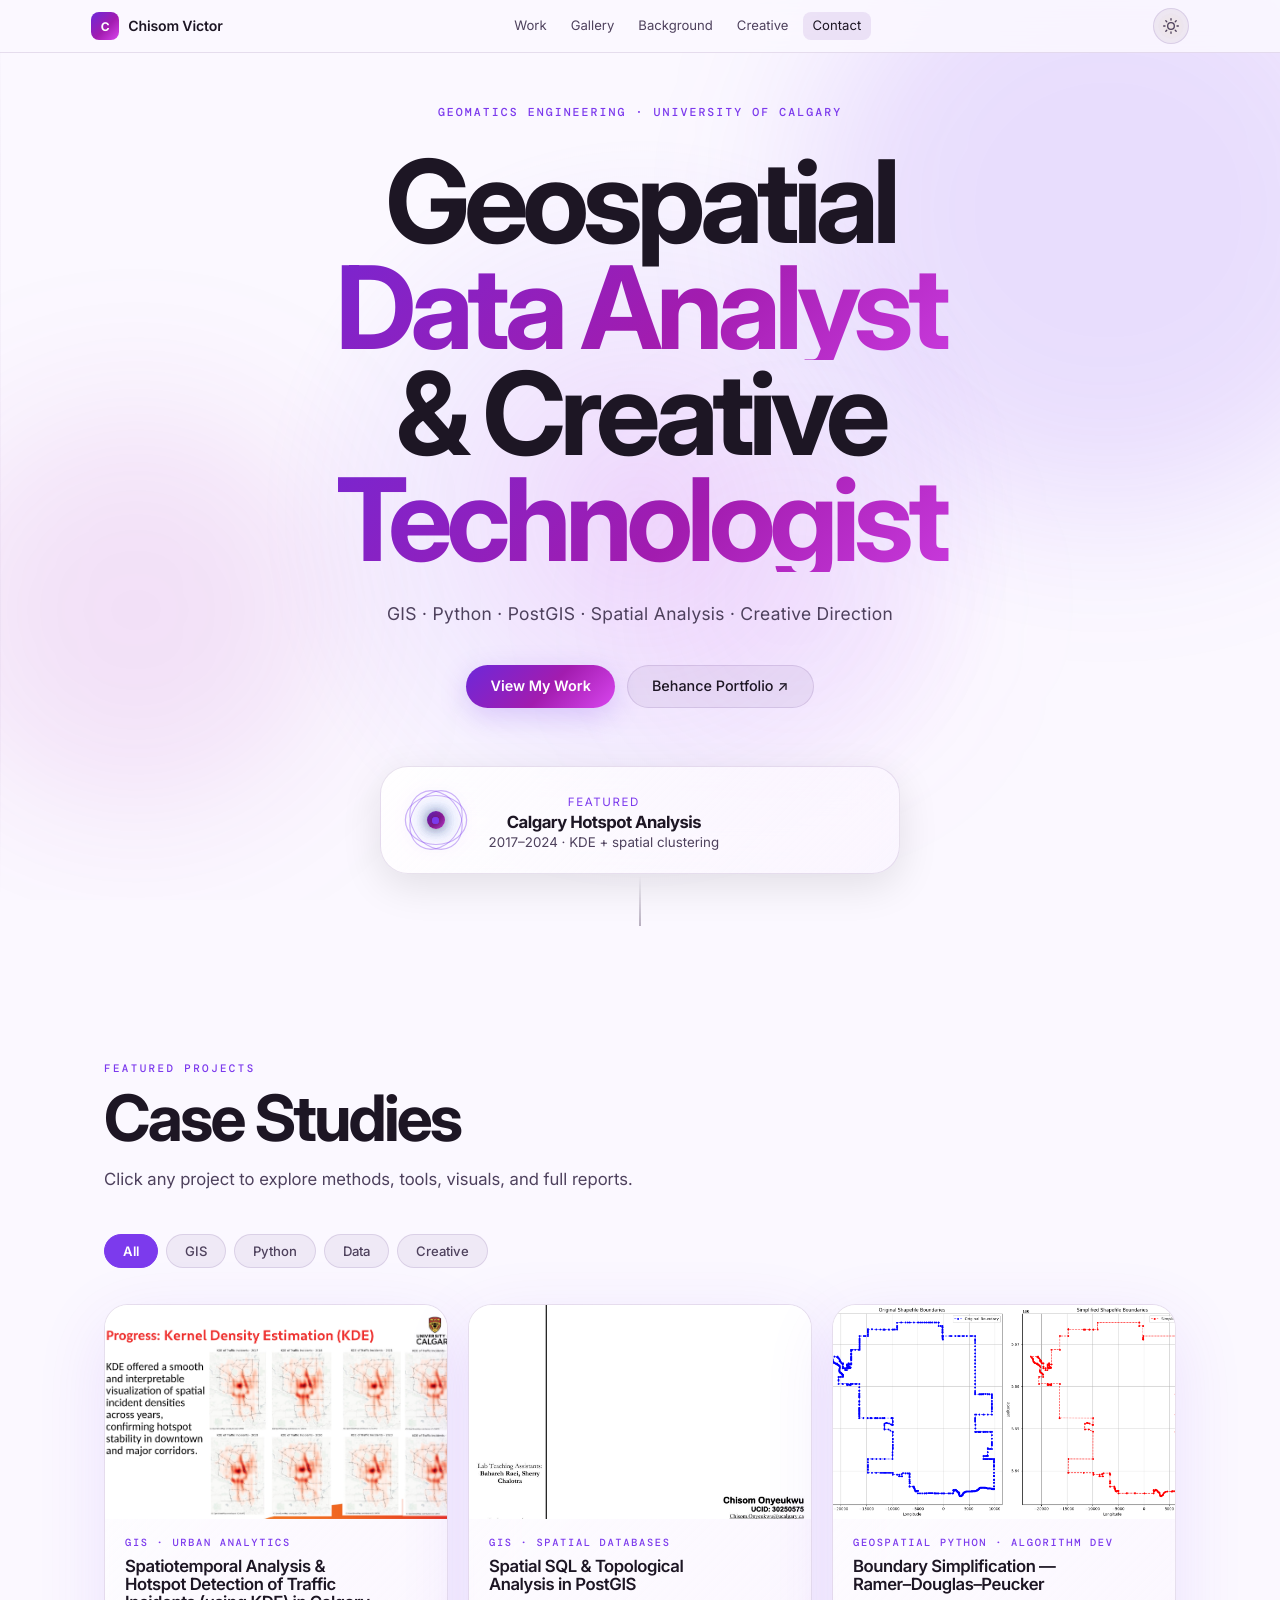
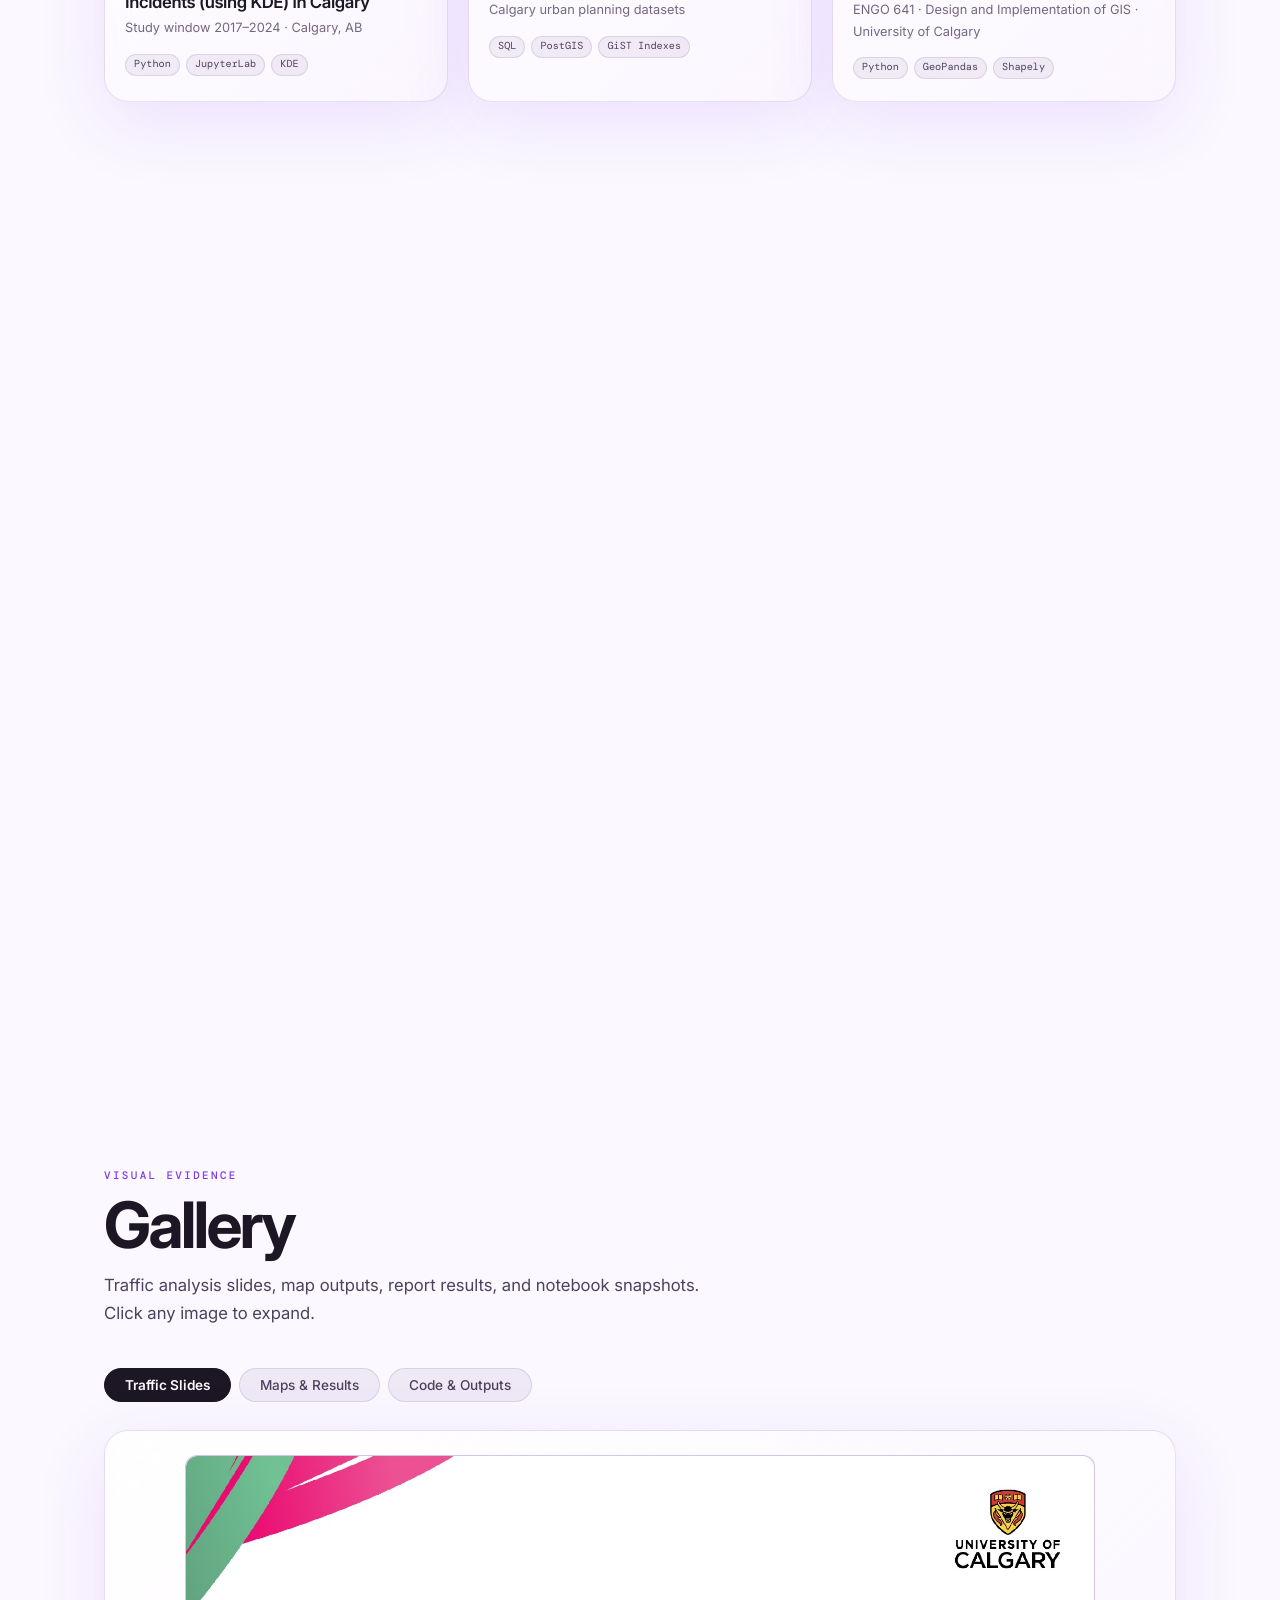
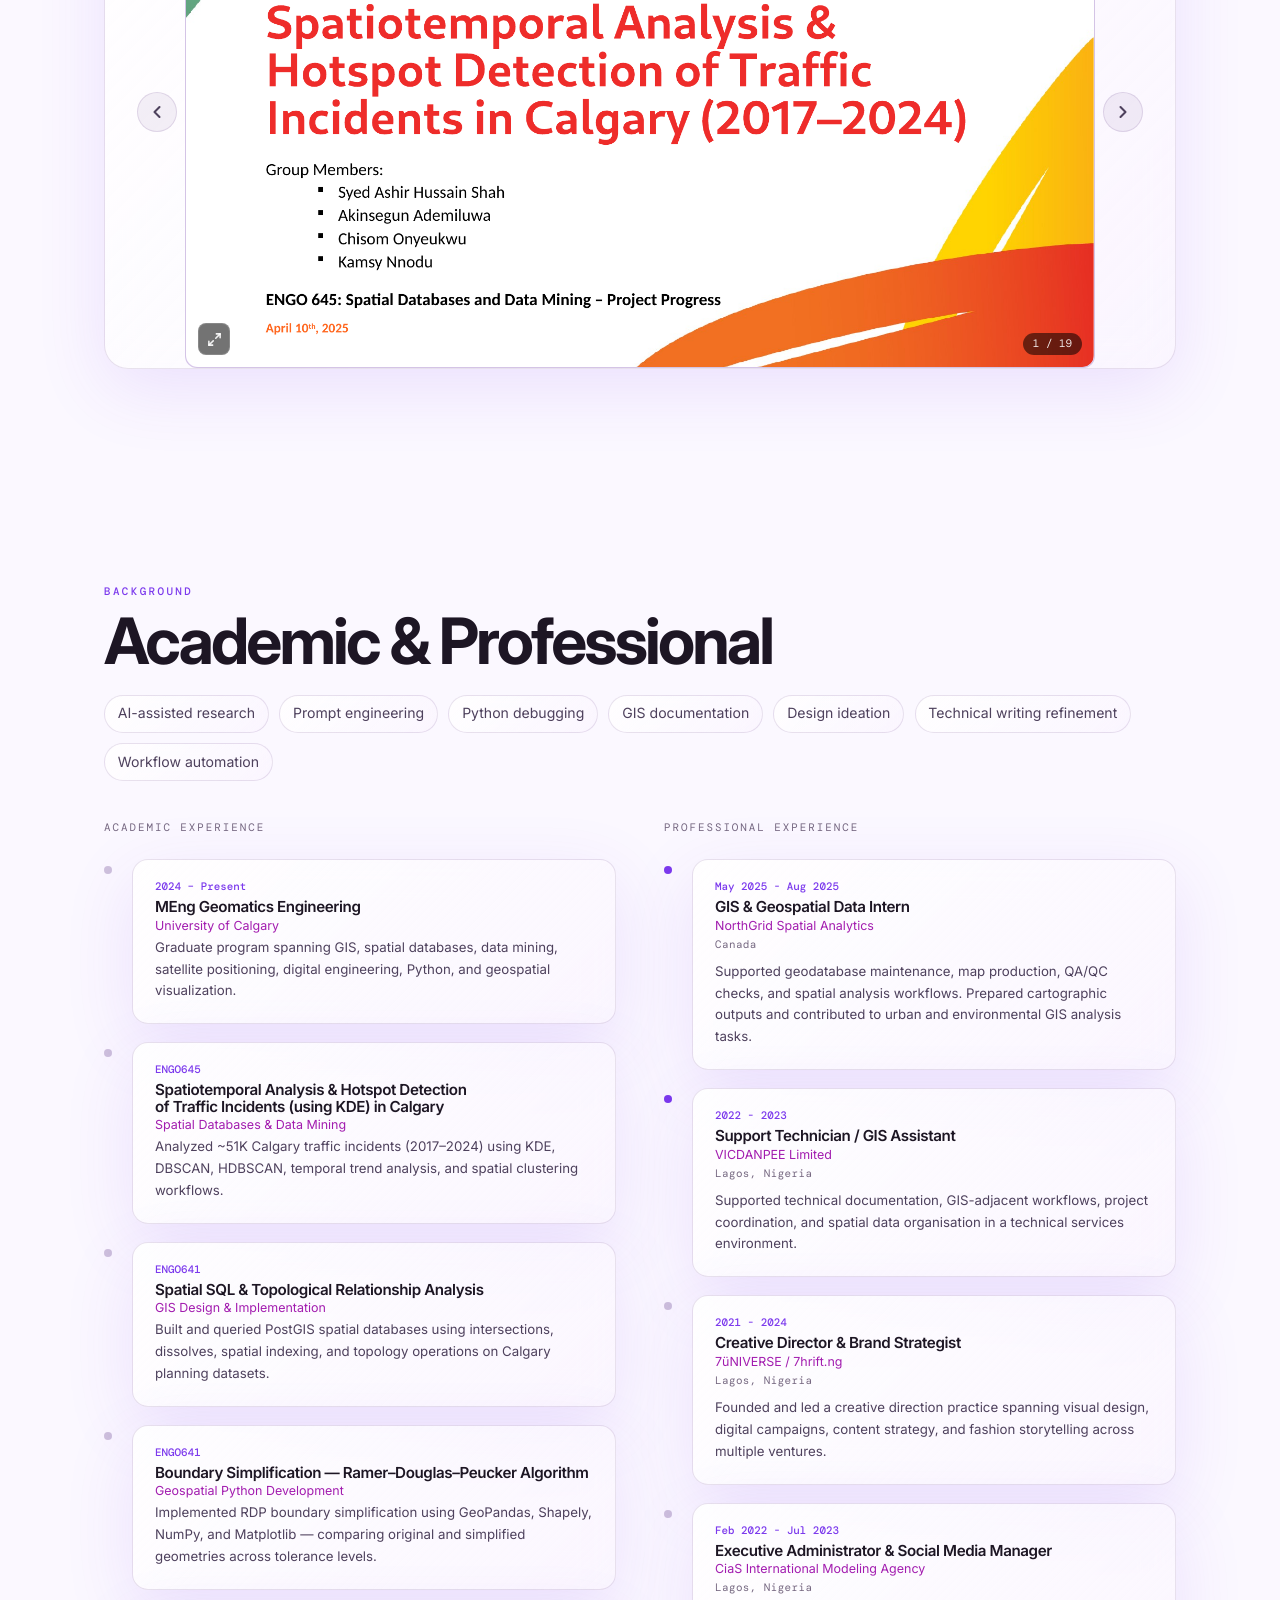
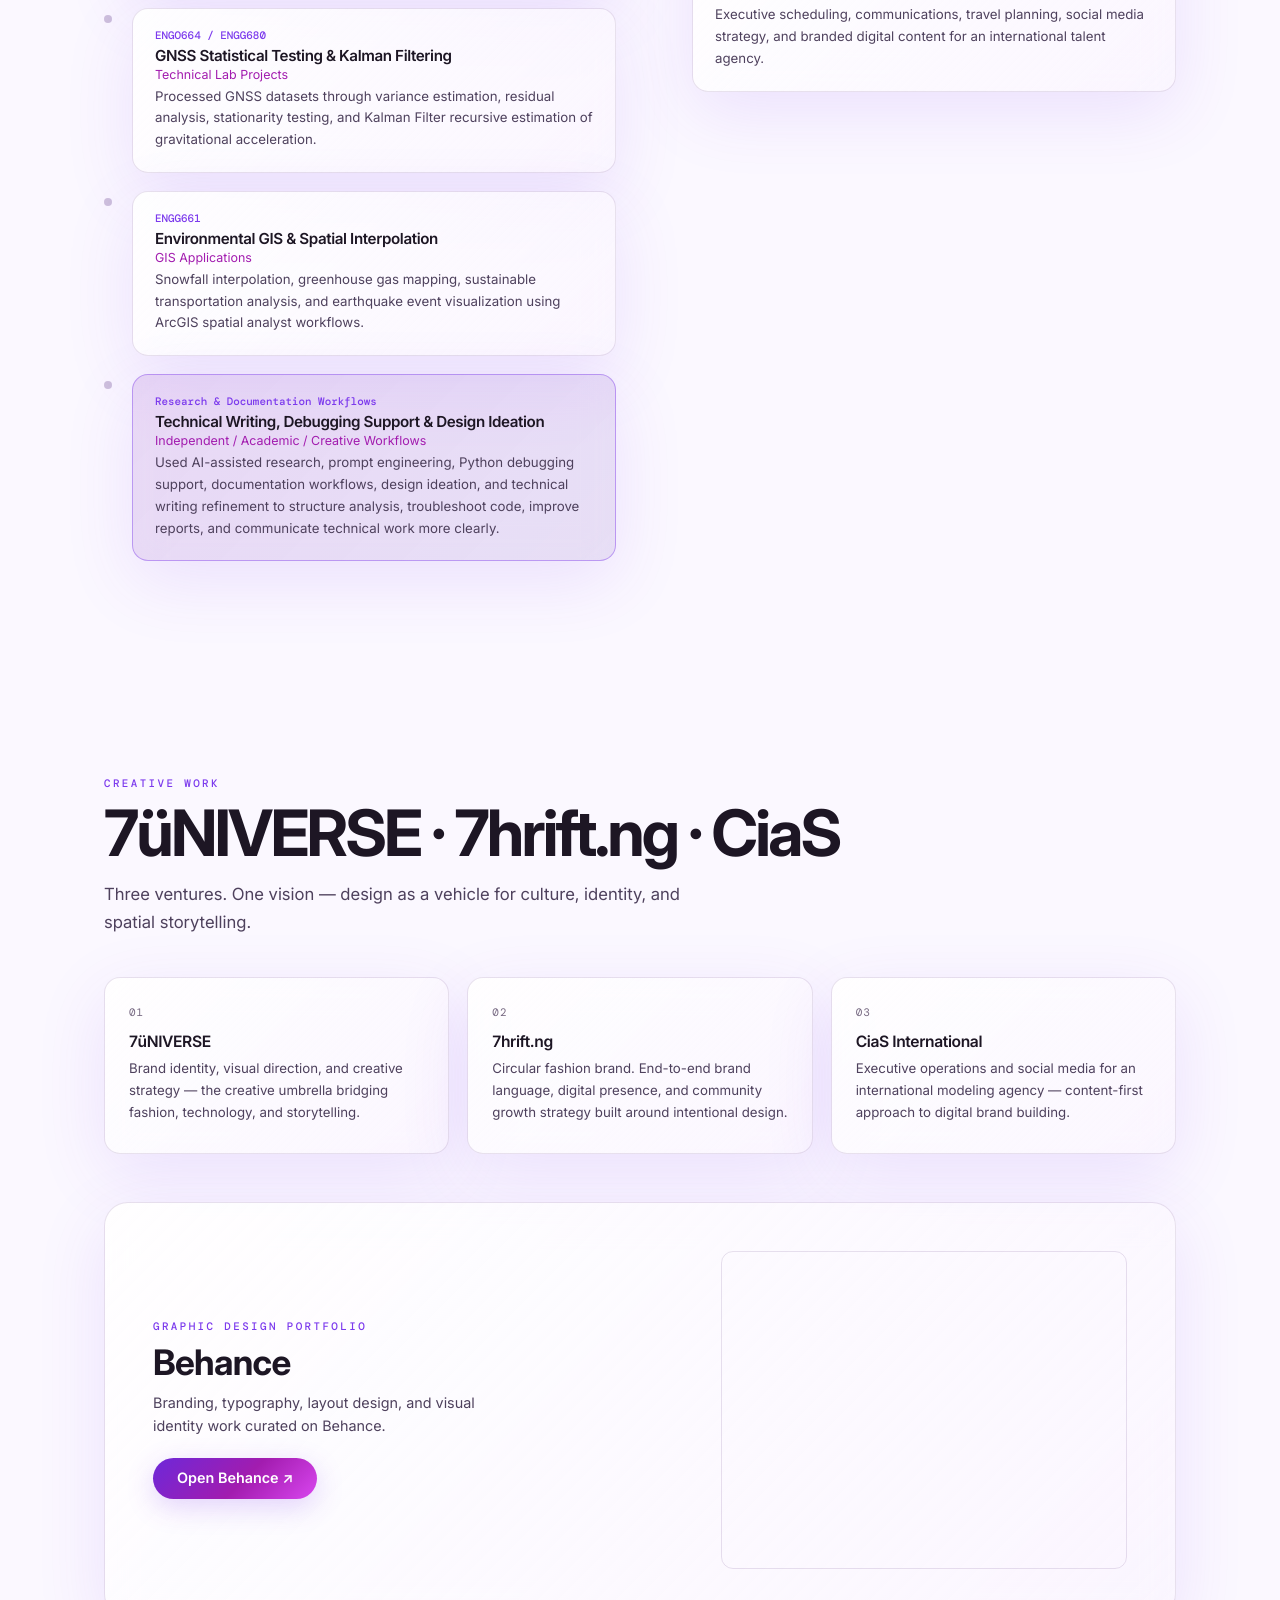
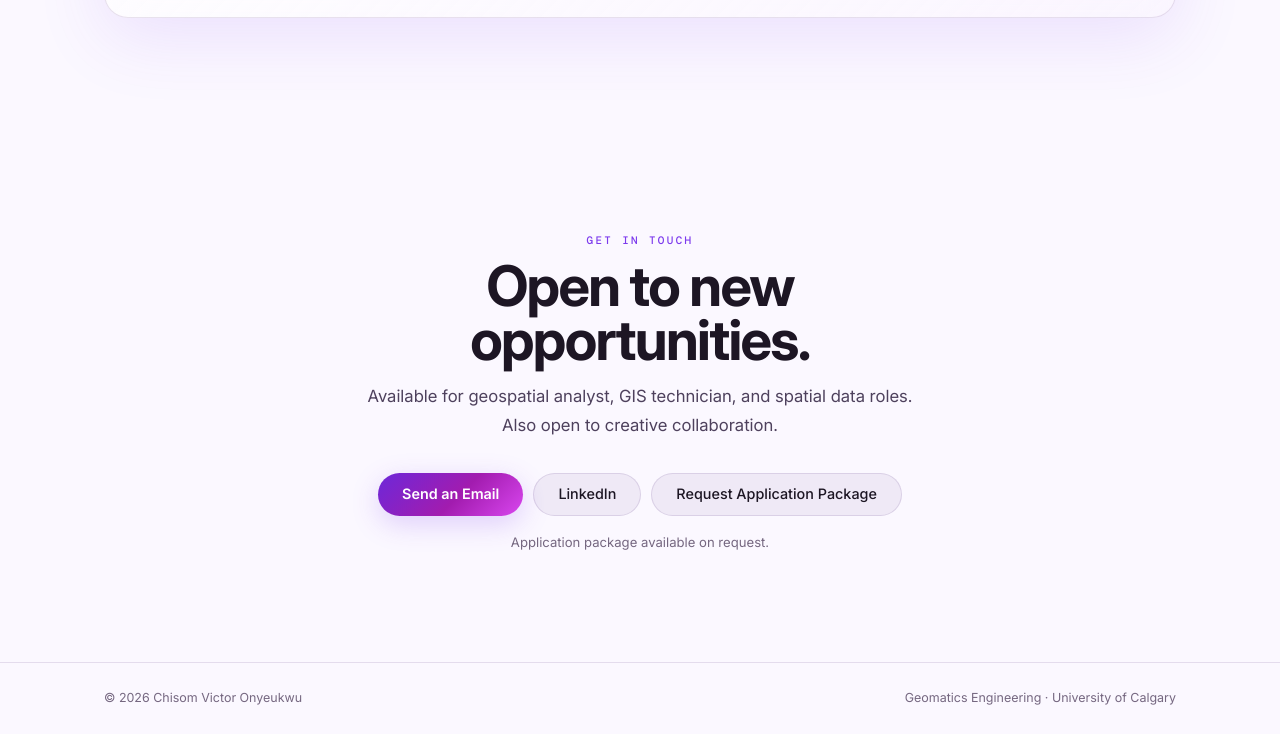
==== commit 7537a199: "Update application package link in index.html" ====
--- a/deploy_public/index.html
+++ b/deploy_public/index.html
@@ -350,7 +350,7 @@
       <div class="contact-actions">
         <a href="mailto:victoronyeukwu@gmail.com" class="btn btn-primary">Send an Email</a>
         <a href="https://www.linkedin.com/in/chisom-onyeukwu/" target="_blank" rel="noreferrer" class="btn btn-ghost">LinkedIn</a>
-        <a href="application-package/?packet=stantec" class="btn btn-ghost">Request Application Package</a>
+        <a href="application-package/?packet=global" class="btn btn-ghost">Request Application Package</a>
       </div>
       <p class="materials-note">Application package available on request.</p>
     </div>
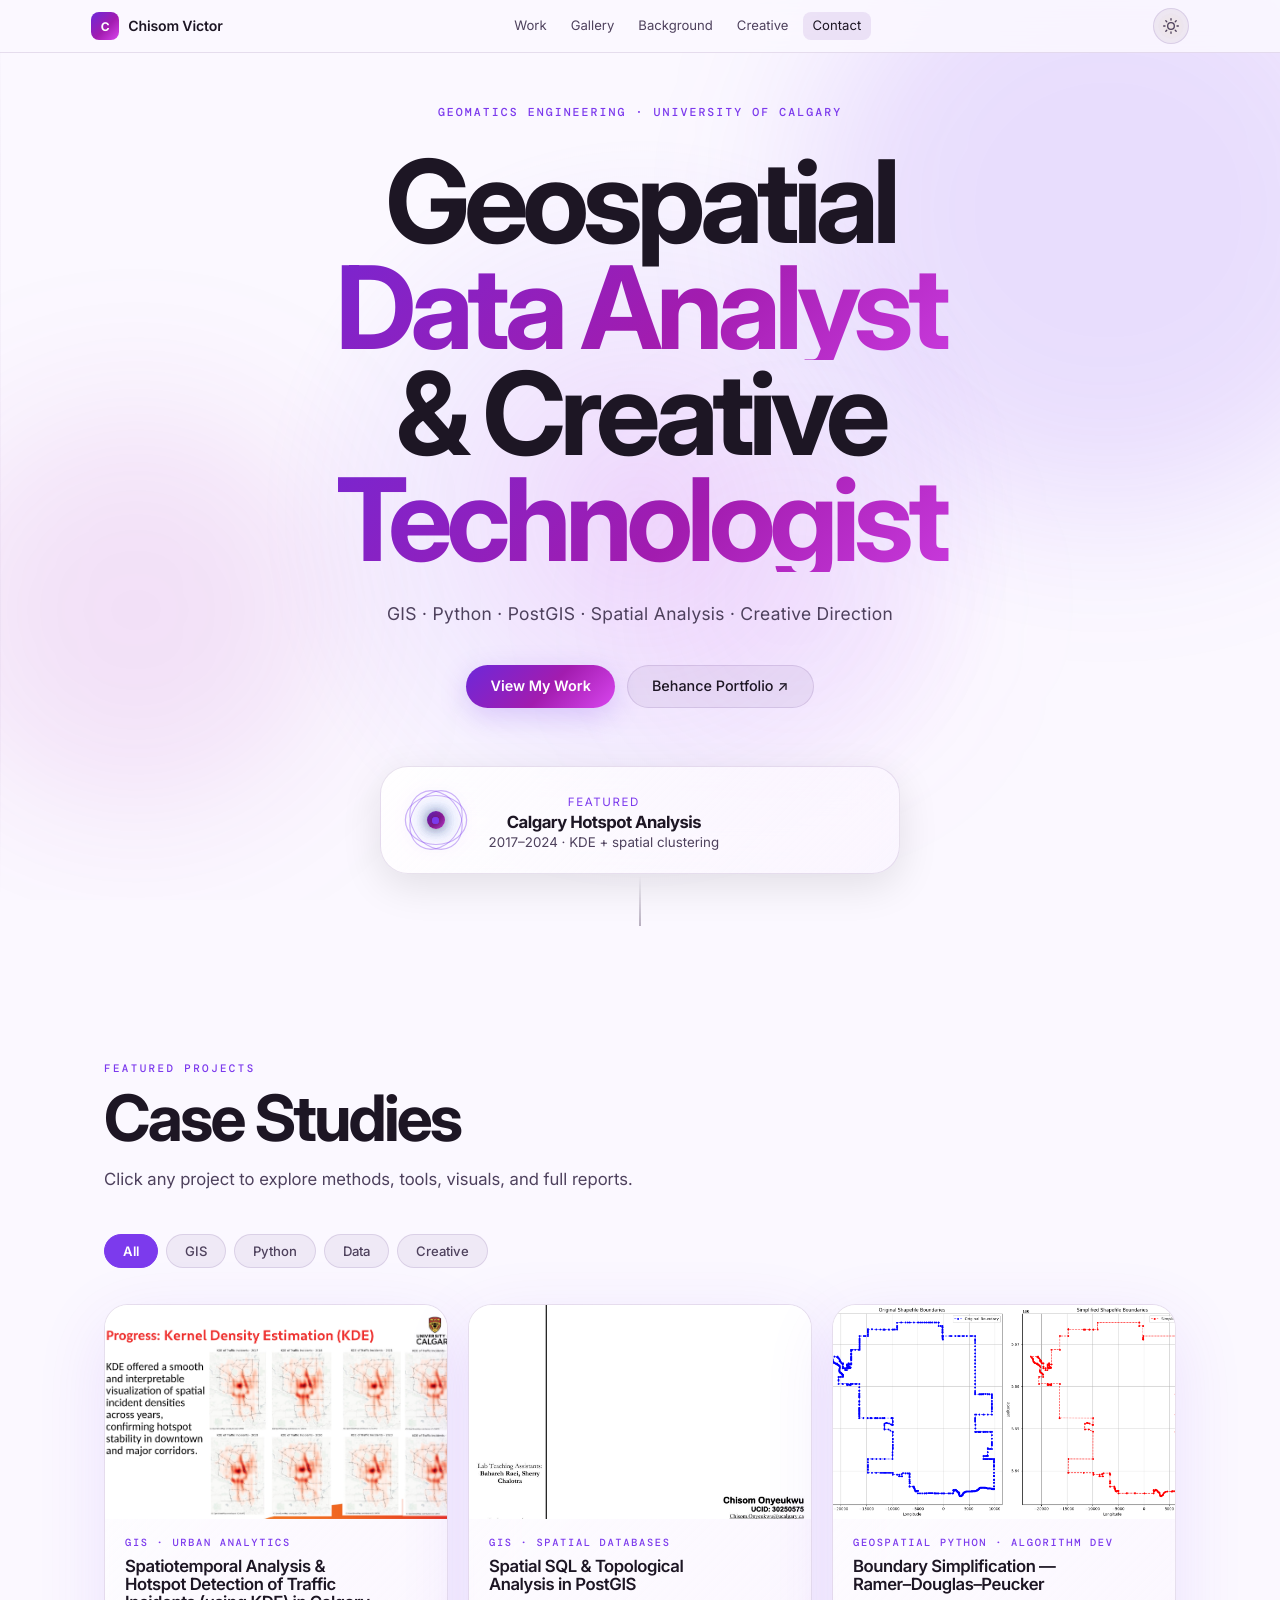
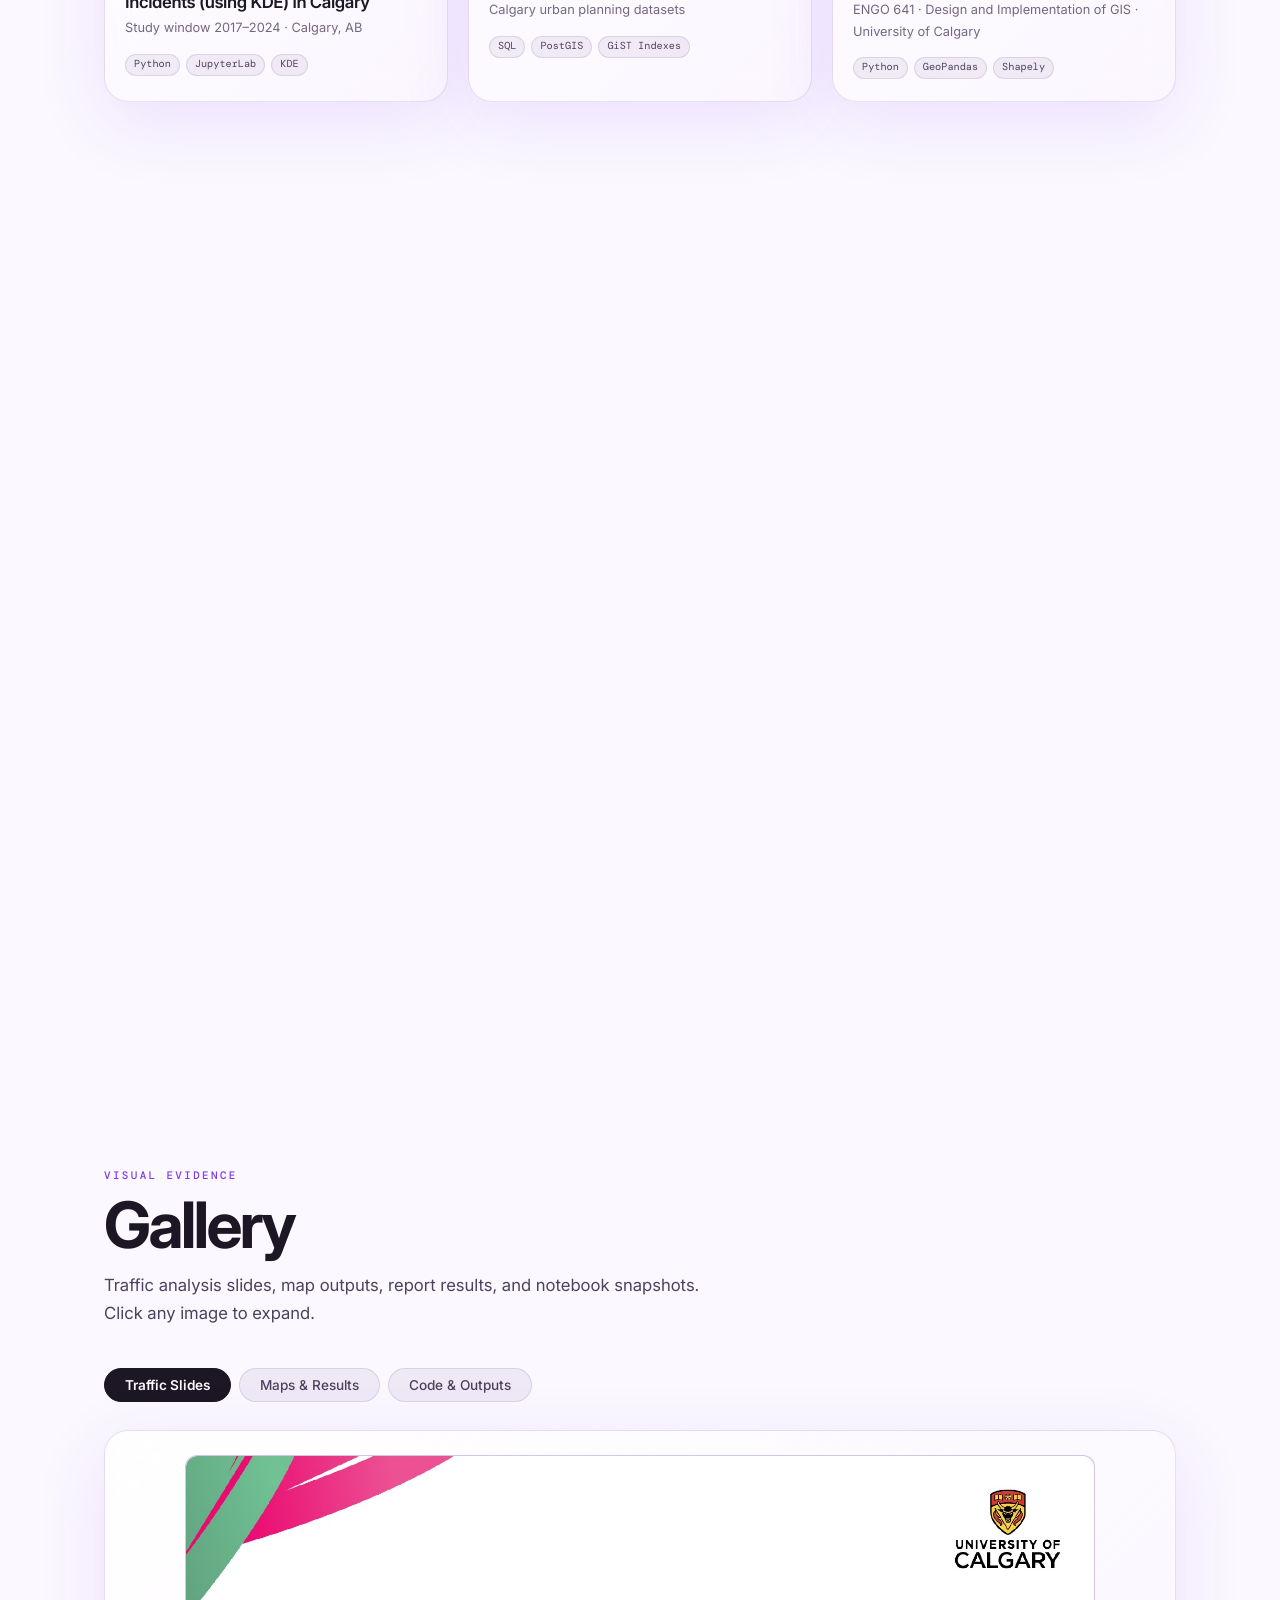
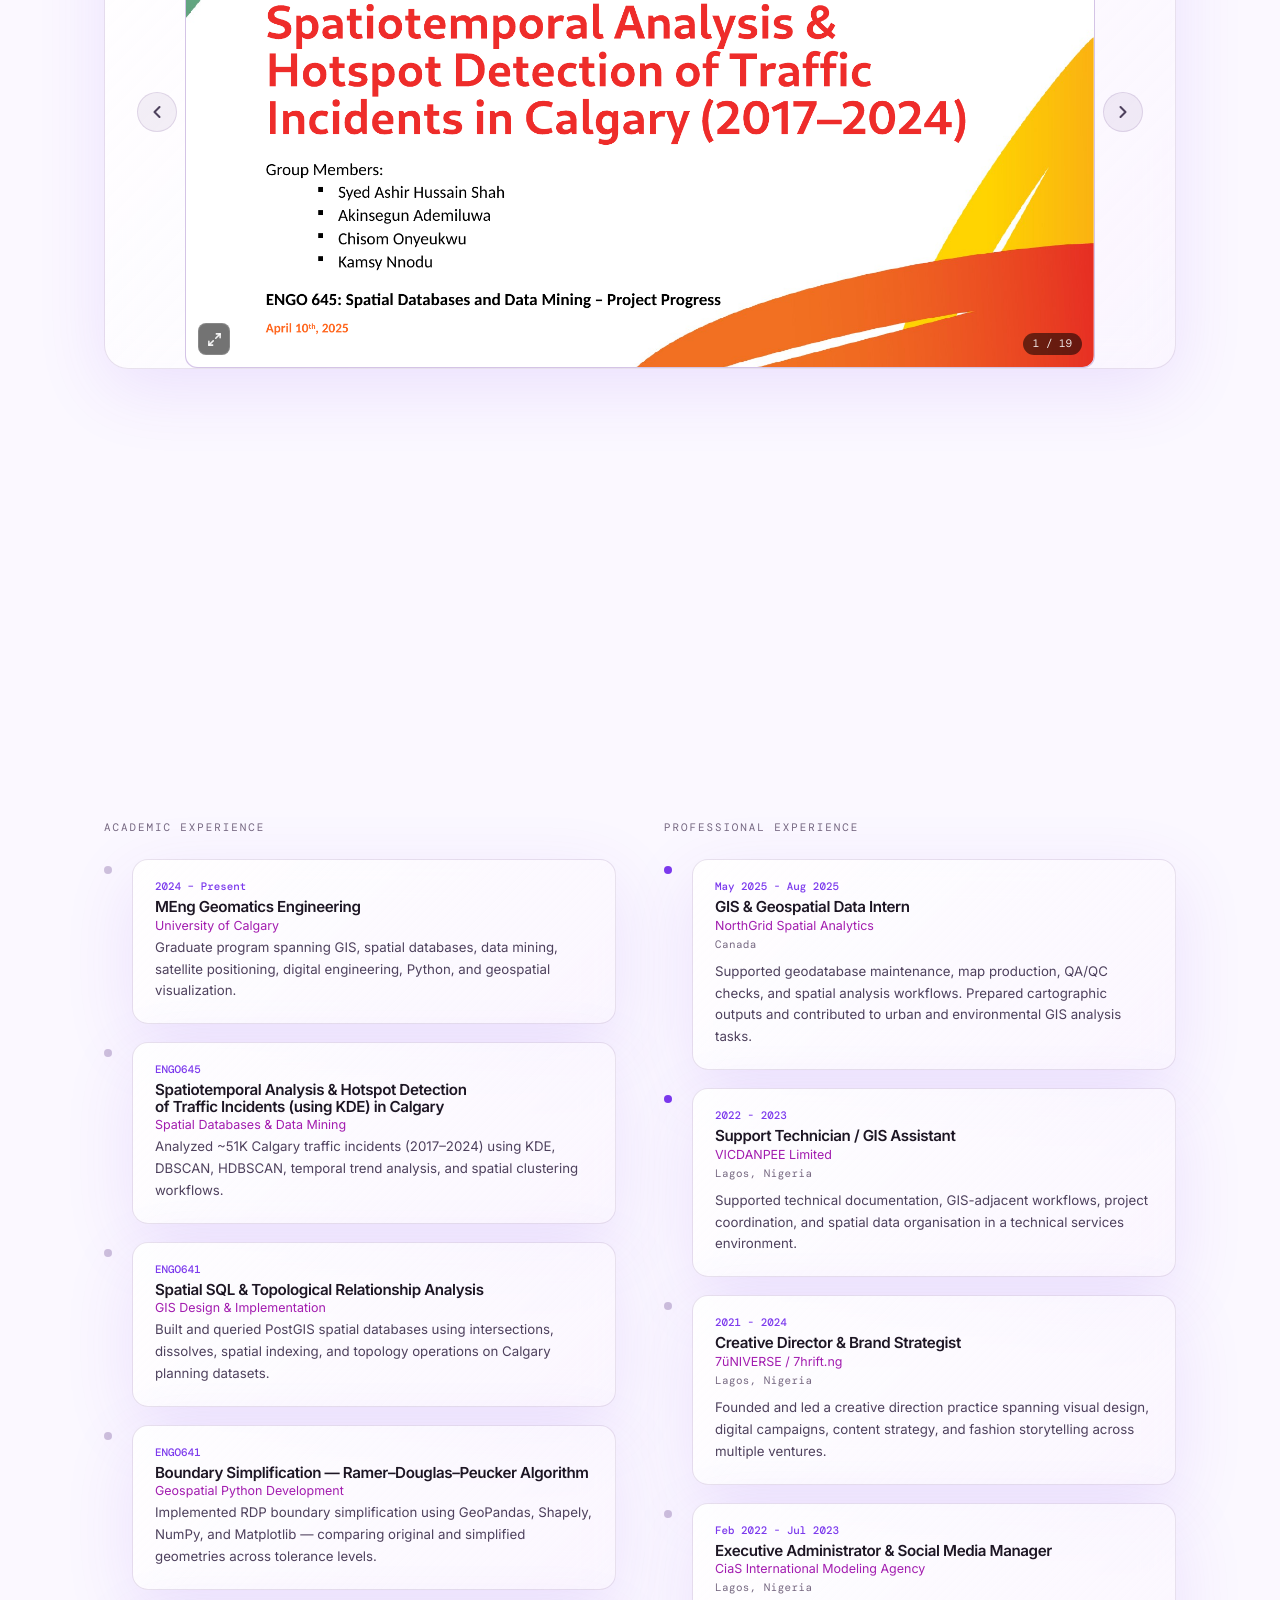
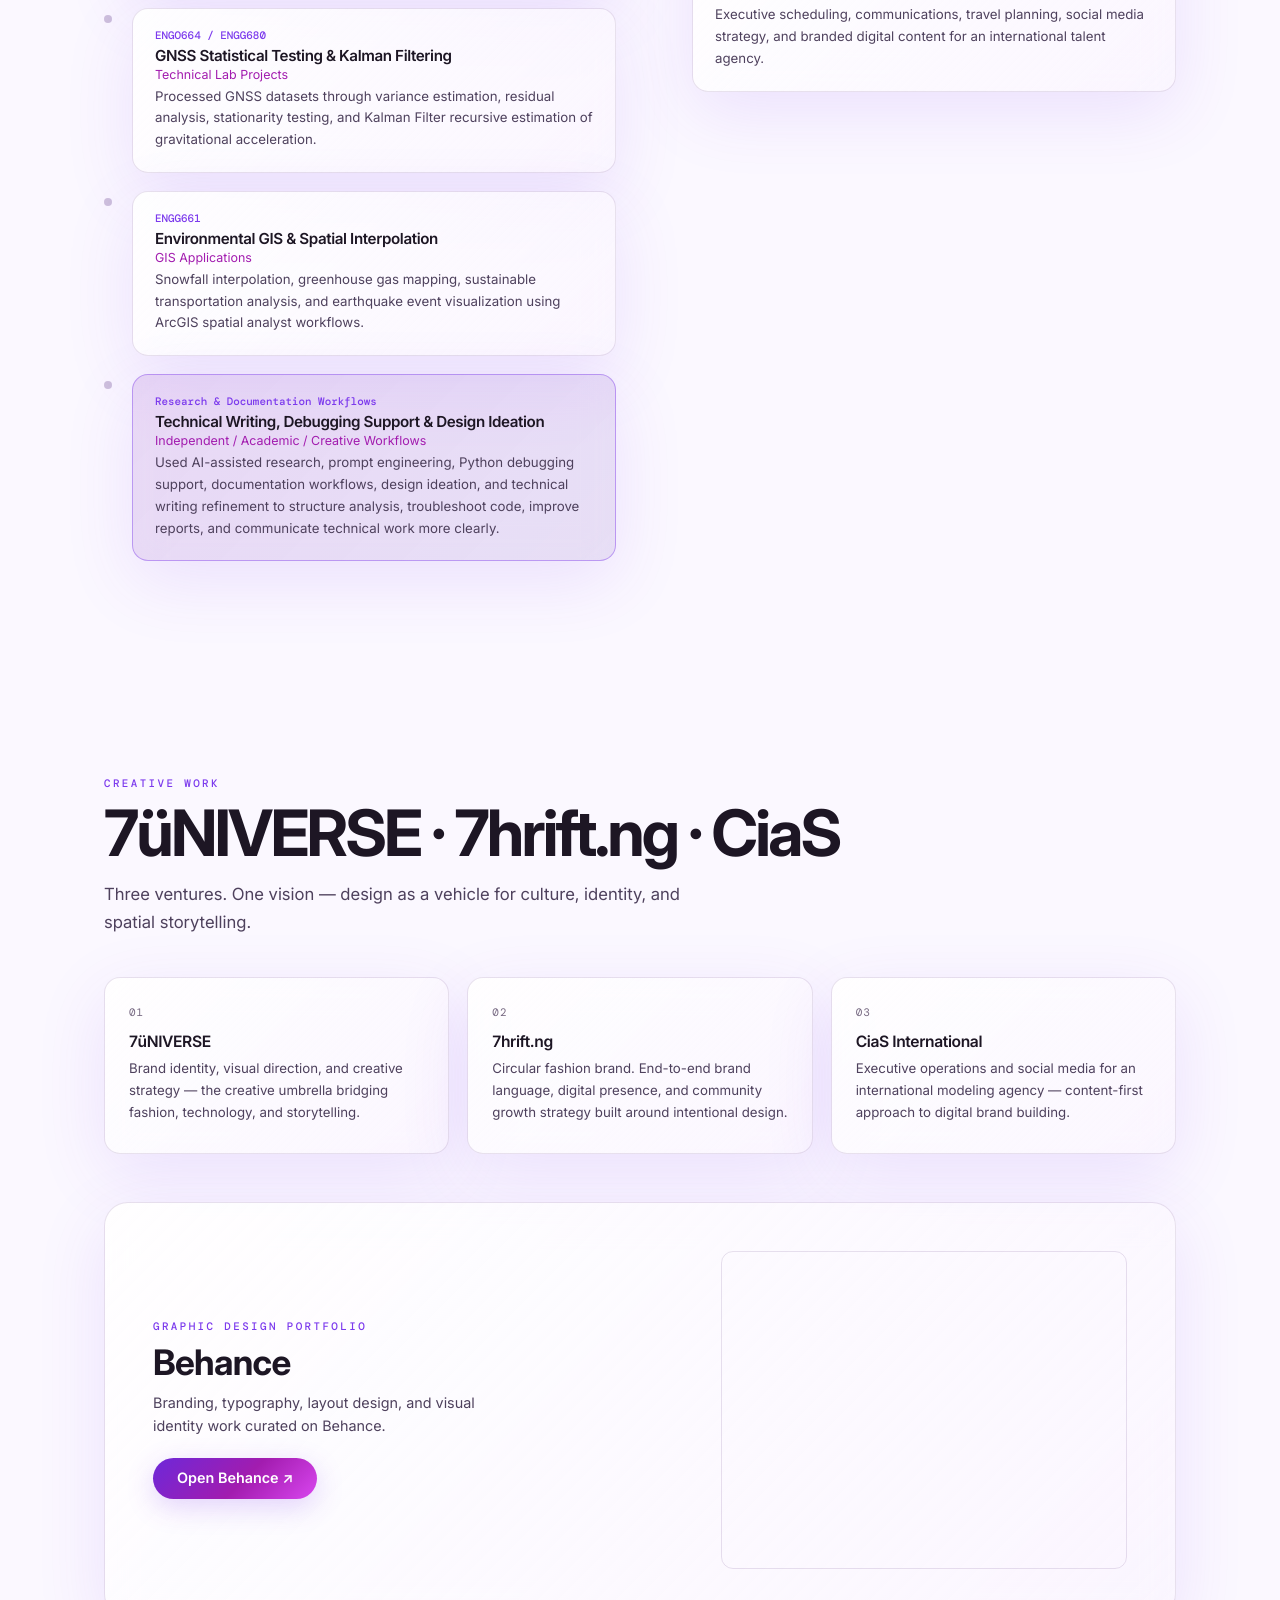
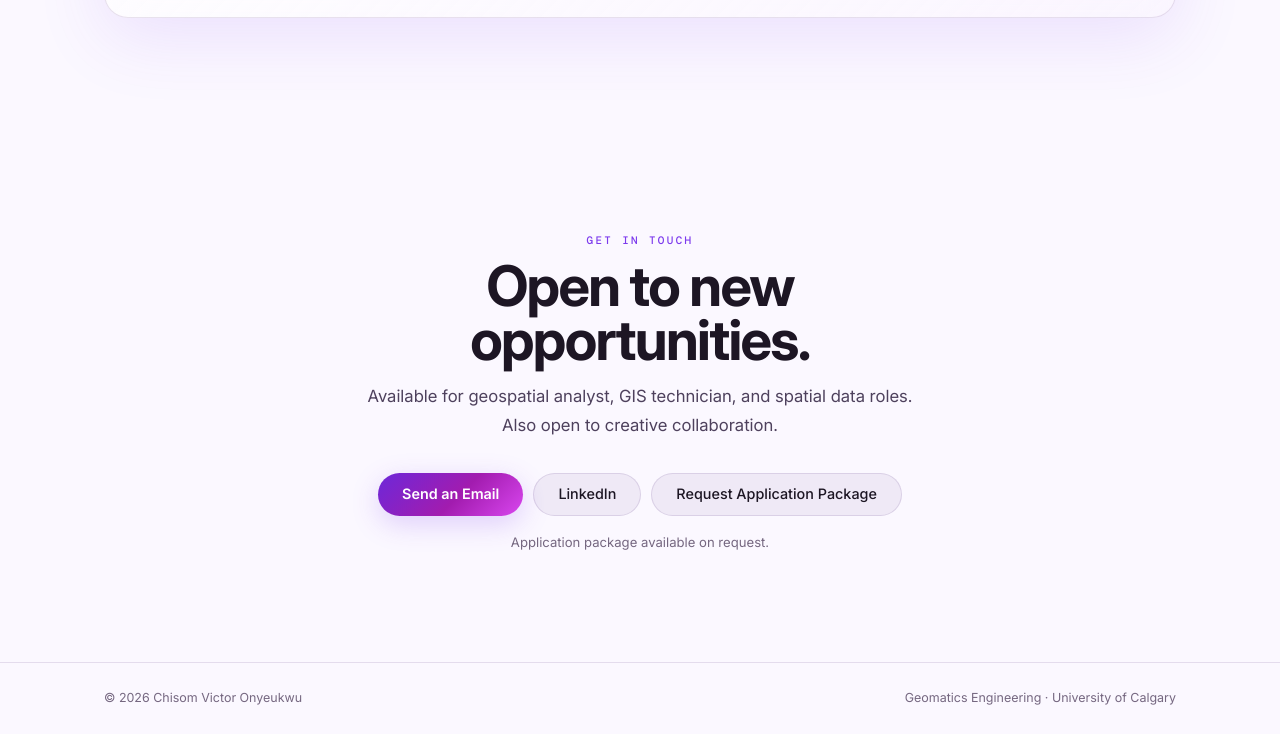
==== commit 56a2fd03: "Update index.html" ====
--- a/deploy_public/index.html
+++ b/deploy_public/index.html
@@ -350,7 +350,7 @@
       <div class="contact-actions">
         <a href="mailto:victoronyeukwu@gmail.com" class="btn btn-primary">Send an Email</a>
         <a href="https://www.linkedin.com/in/chisom-onyeukwu/" target="_blank" rel="noreferrer" class="btn btn-ghost">LinkedIn</a>
-        <a href="application-package/?packet=global" class="btn btn-ghost">Request Application Package</a>
+        <a href="application-package/?packet=suncor" class="btn btn-ghost">Request Application Package</a>
       </div>
       <p class="materials-note">Application package available on request.</p>
     </div>
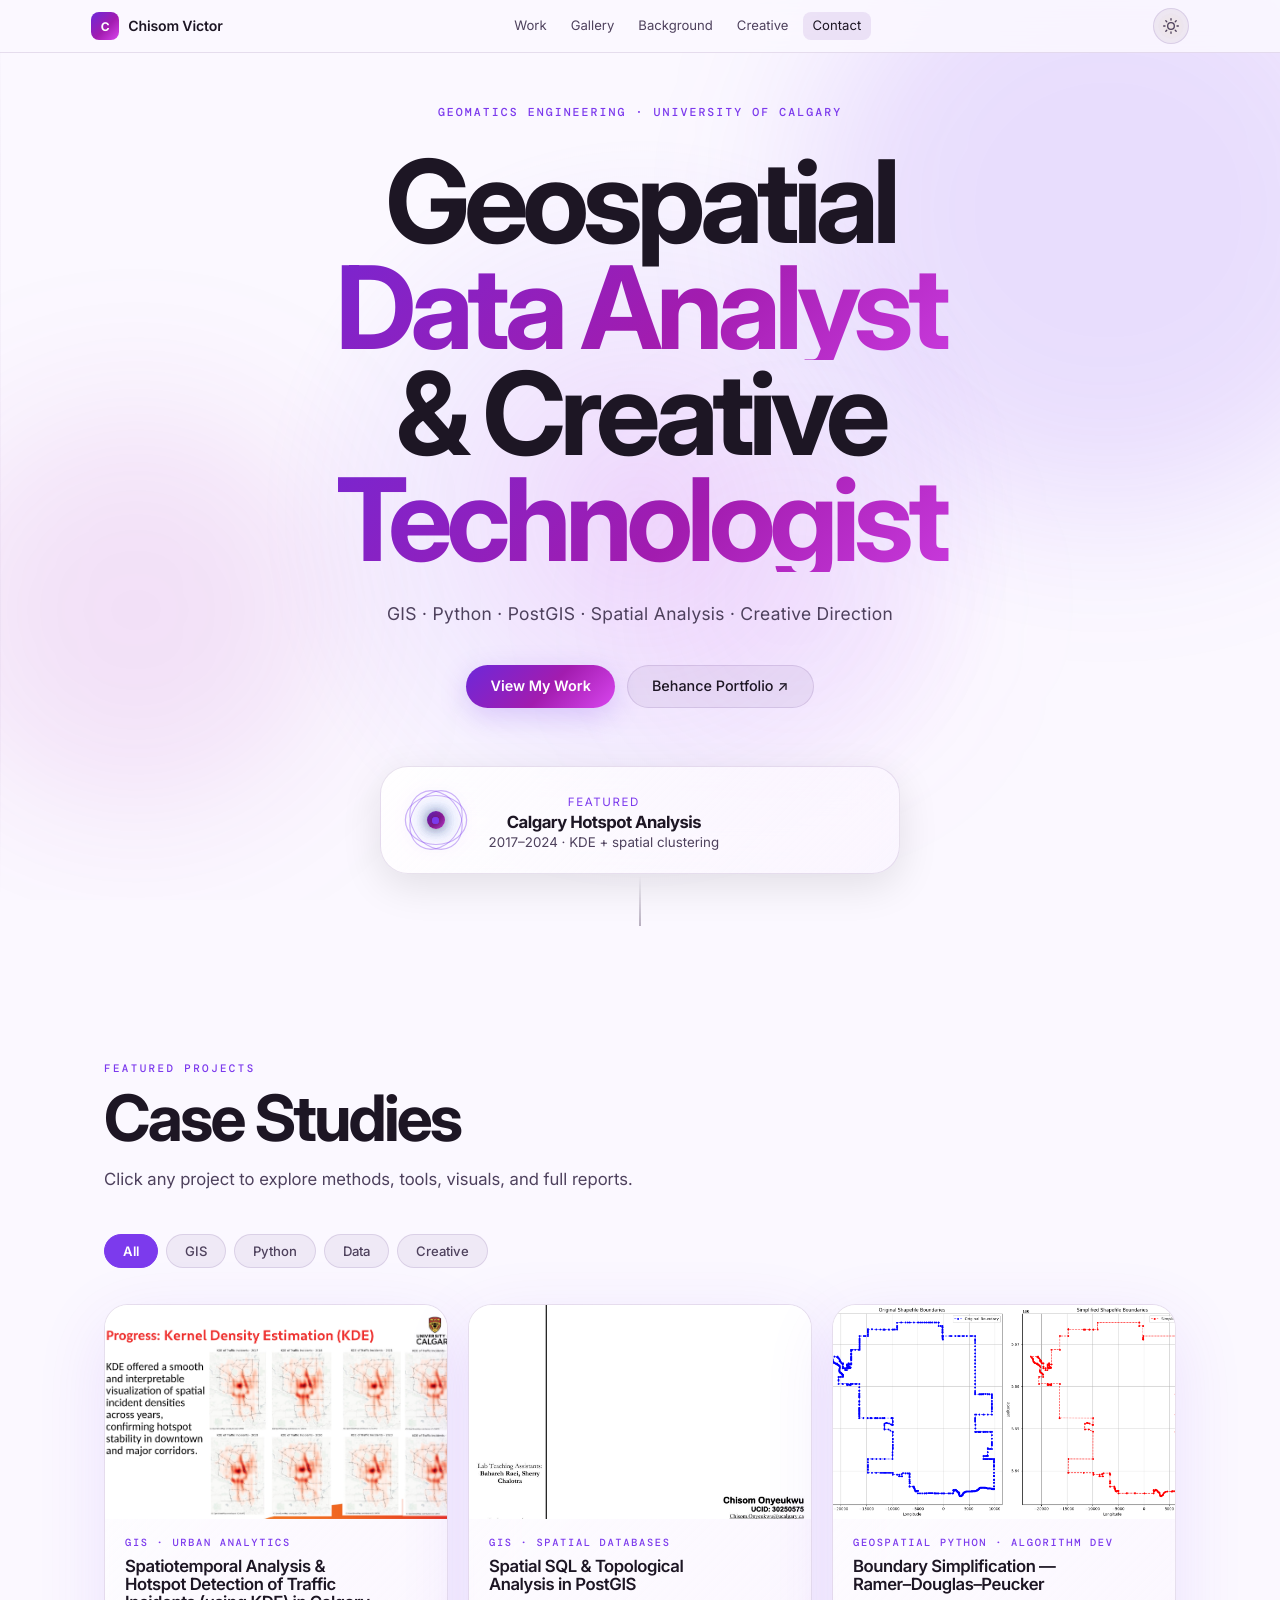
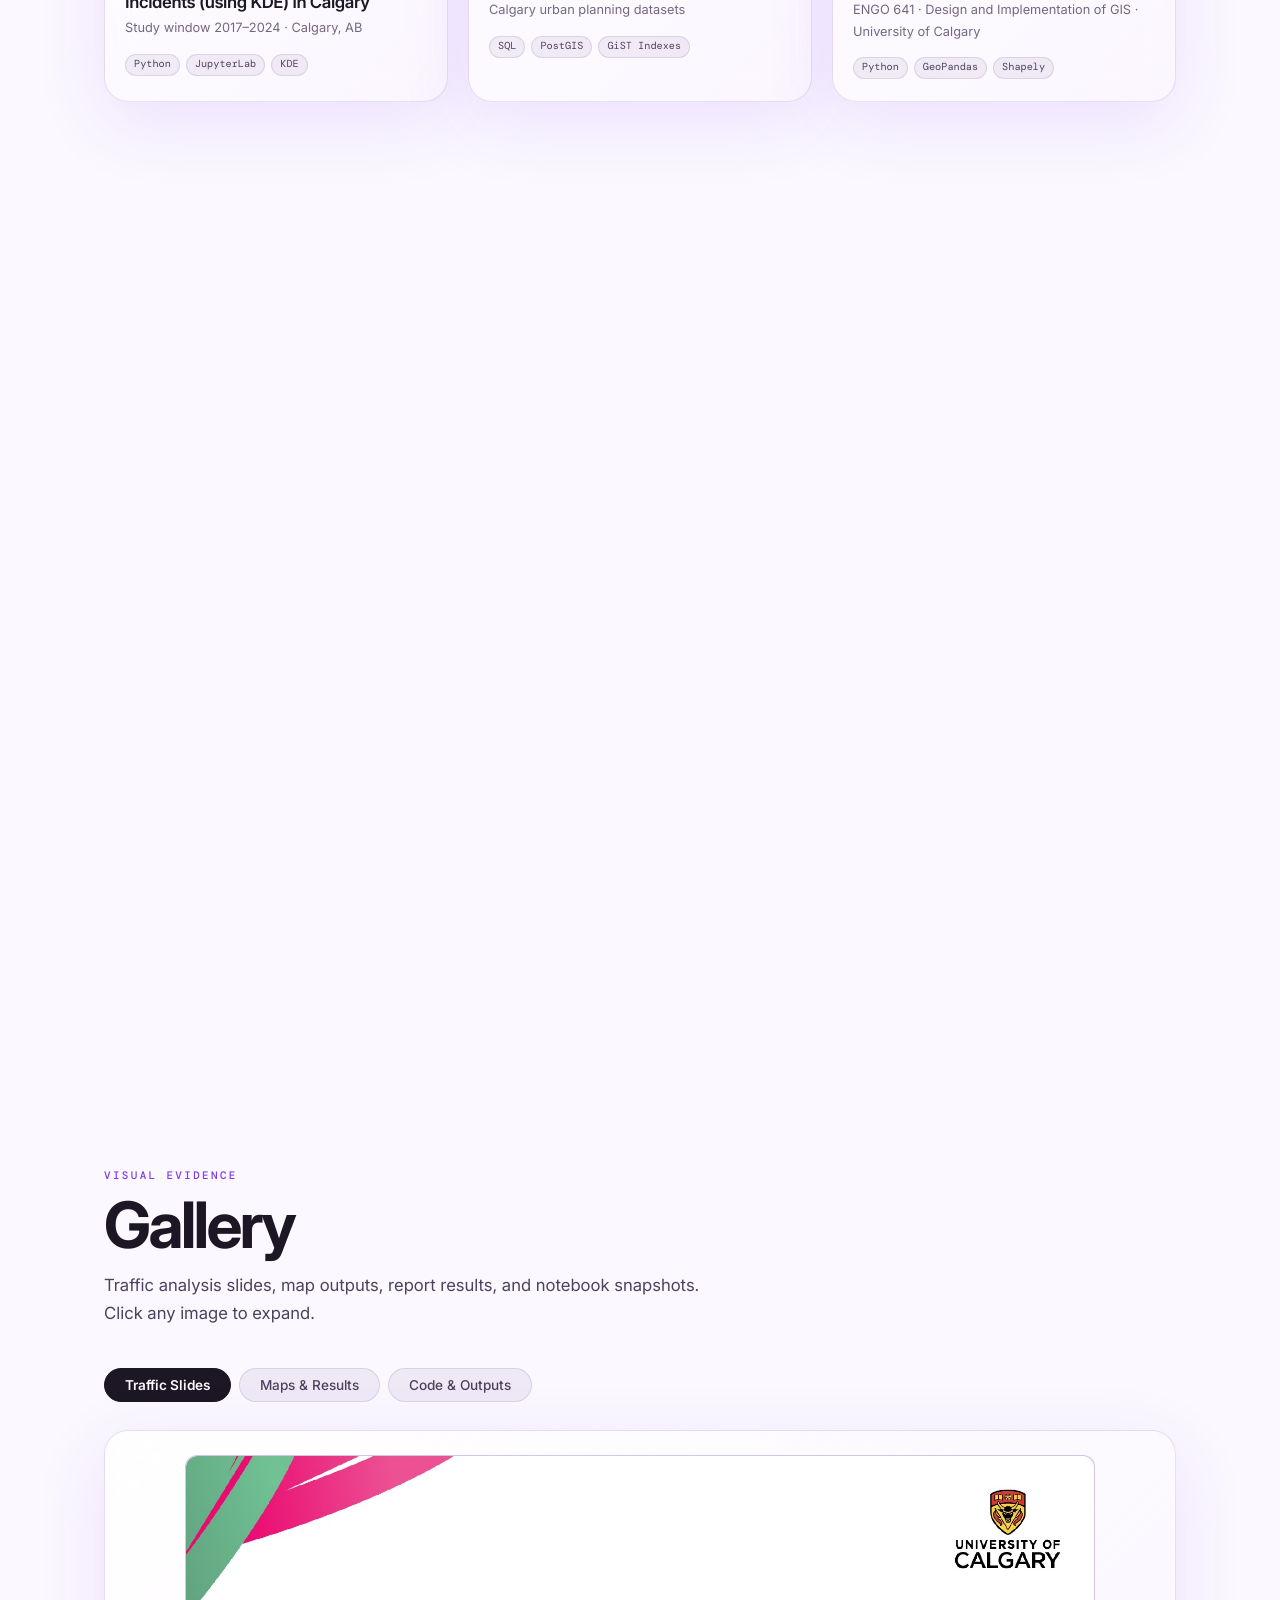
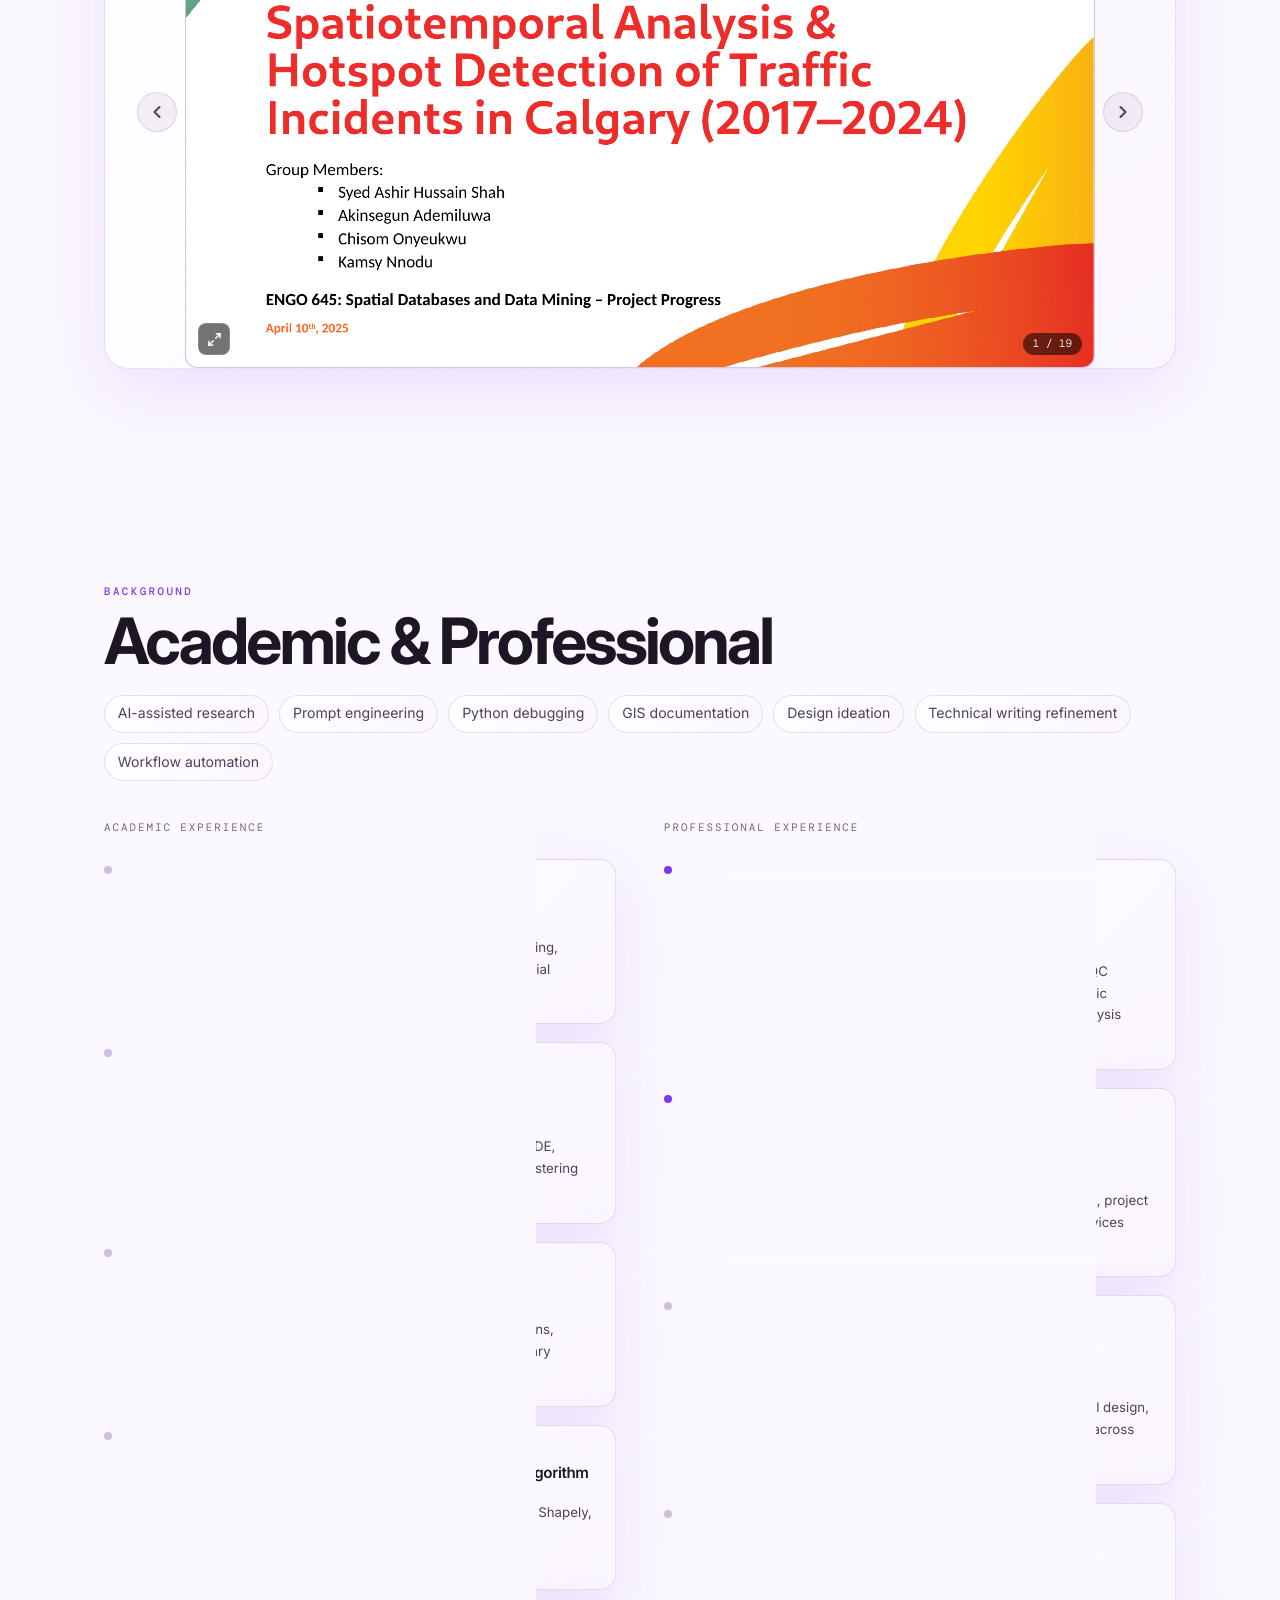
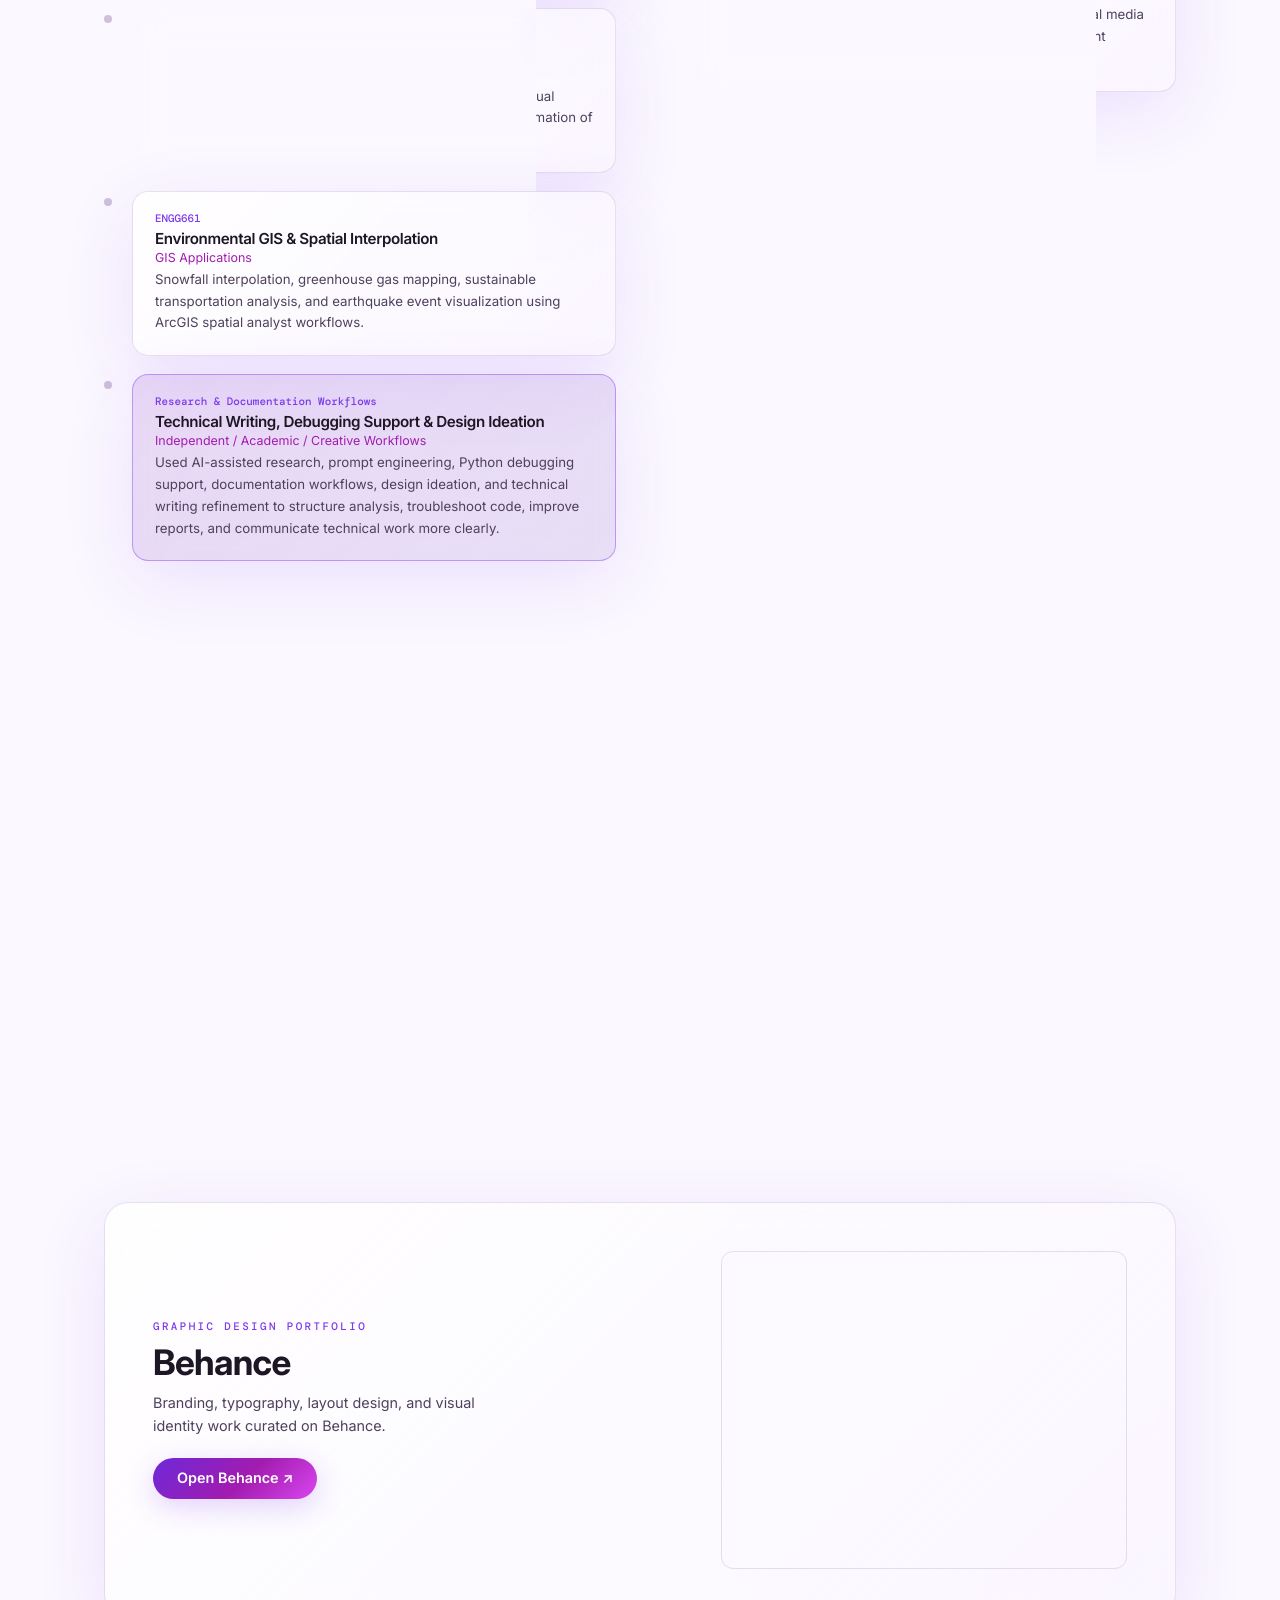
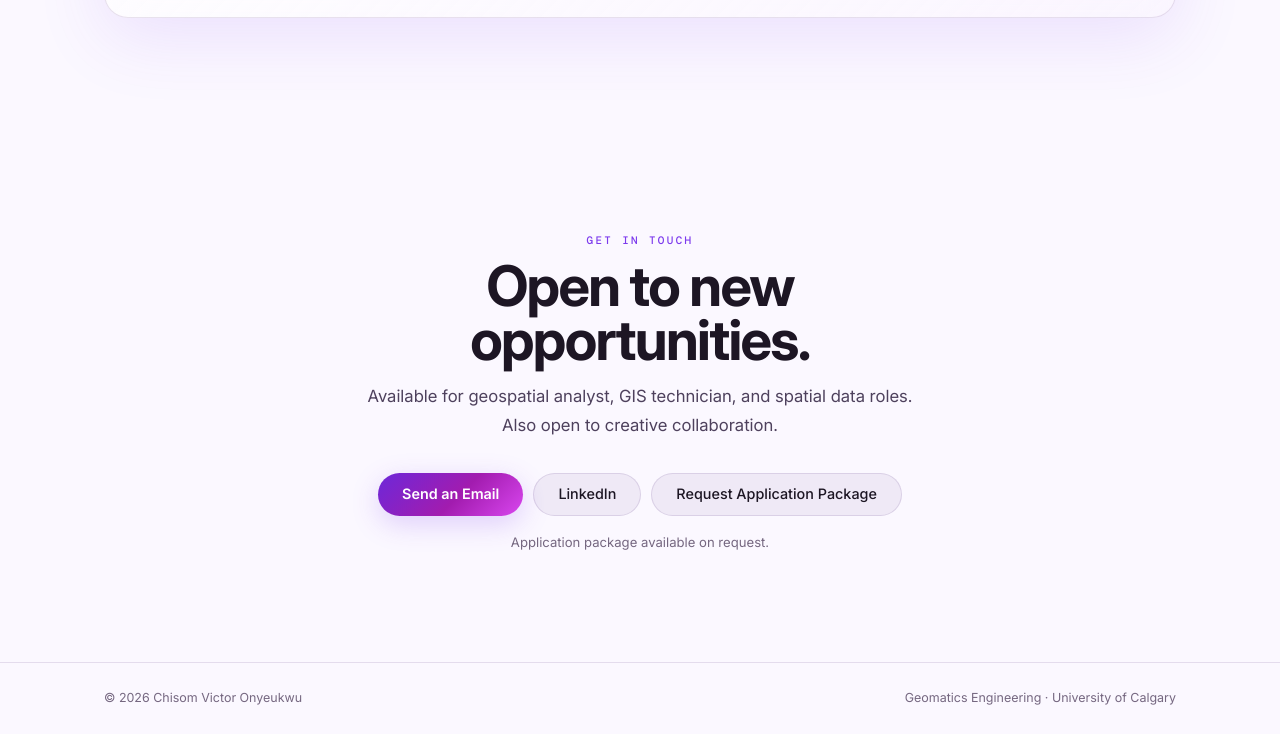
==== commit c50563bb: "Update application package link in index.html" ====
--- a/deploy_public/index.html
+++ b/deploy_public/index.html
@@ -350,7 +350,7 @@
       <div class="contact-actions">
         <a href="mailto:victoronyeukwu@gmail.com" class="btn btn-primary">Send an Email</a>
         <a href="https://www.linkedin.com/in/chisom-onyeukwu/" target="_blank" rel="noreferrer" class="btn btn-ghost">LinkedIn</a>
-        <a href="application-package/?packet=suncor" class="btn btn-ghost">Request Application Package</a>
+        <a href="application-package/?packet=suncor-geo" class="btn btn-ghost">Request Application Package</a>
       </div>
       <p class="materials-note">Application package available on request.</p>
     </div>
